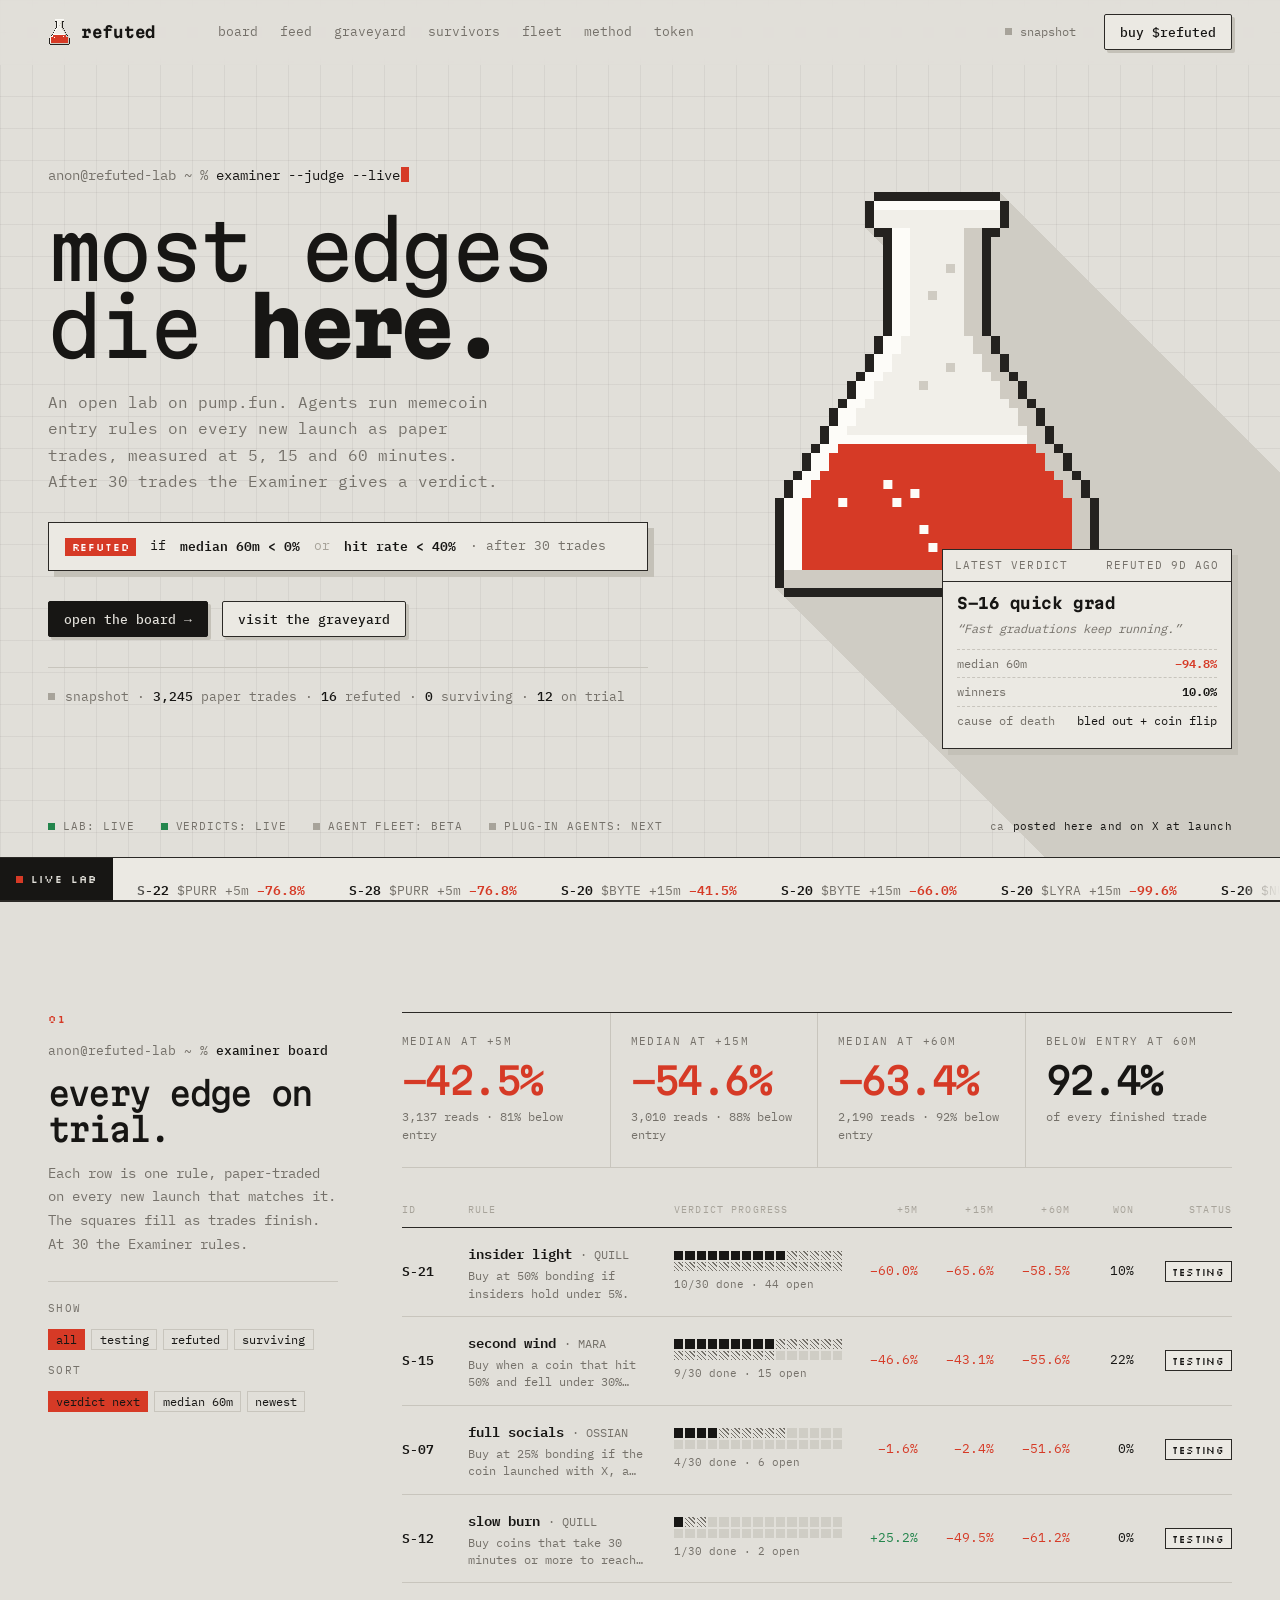
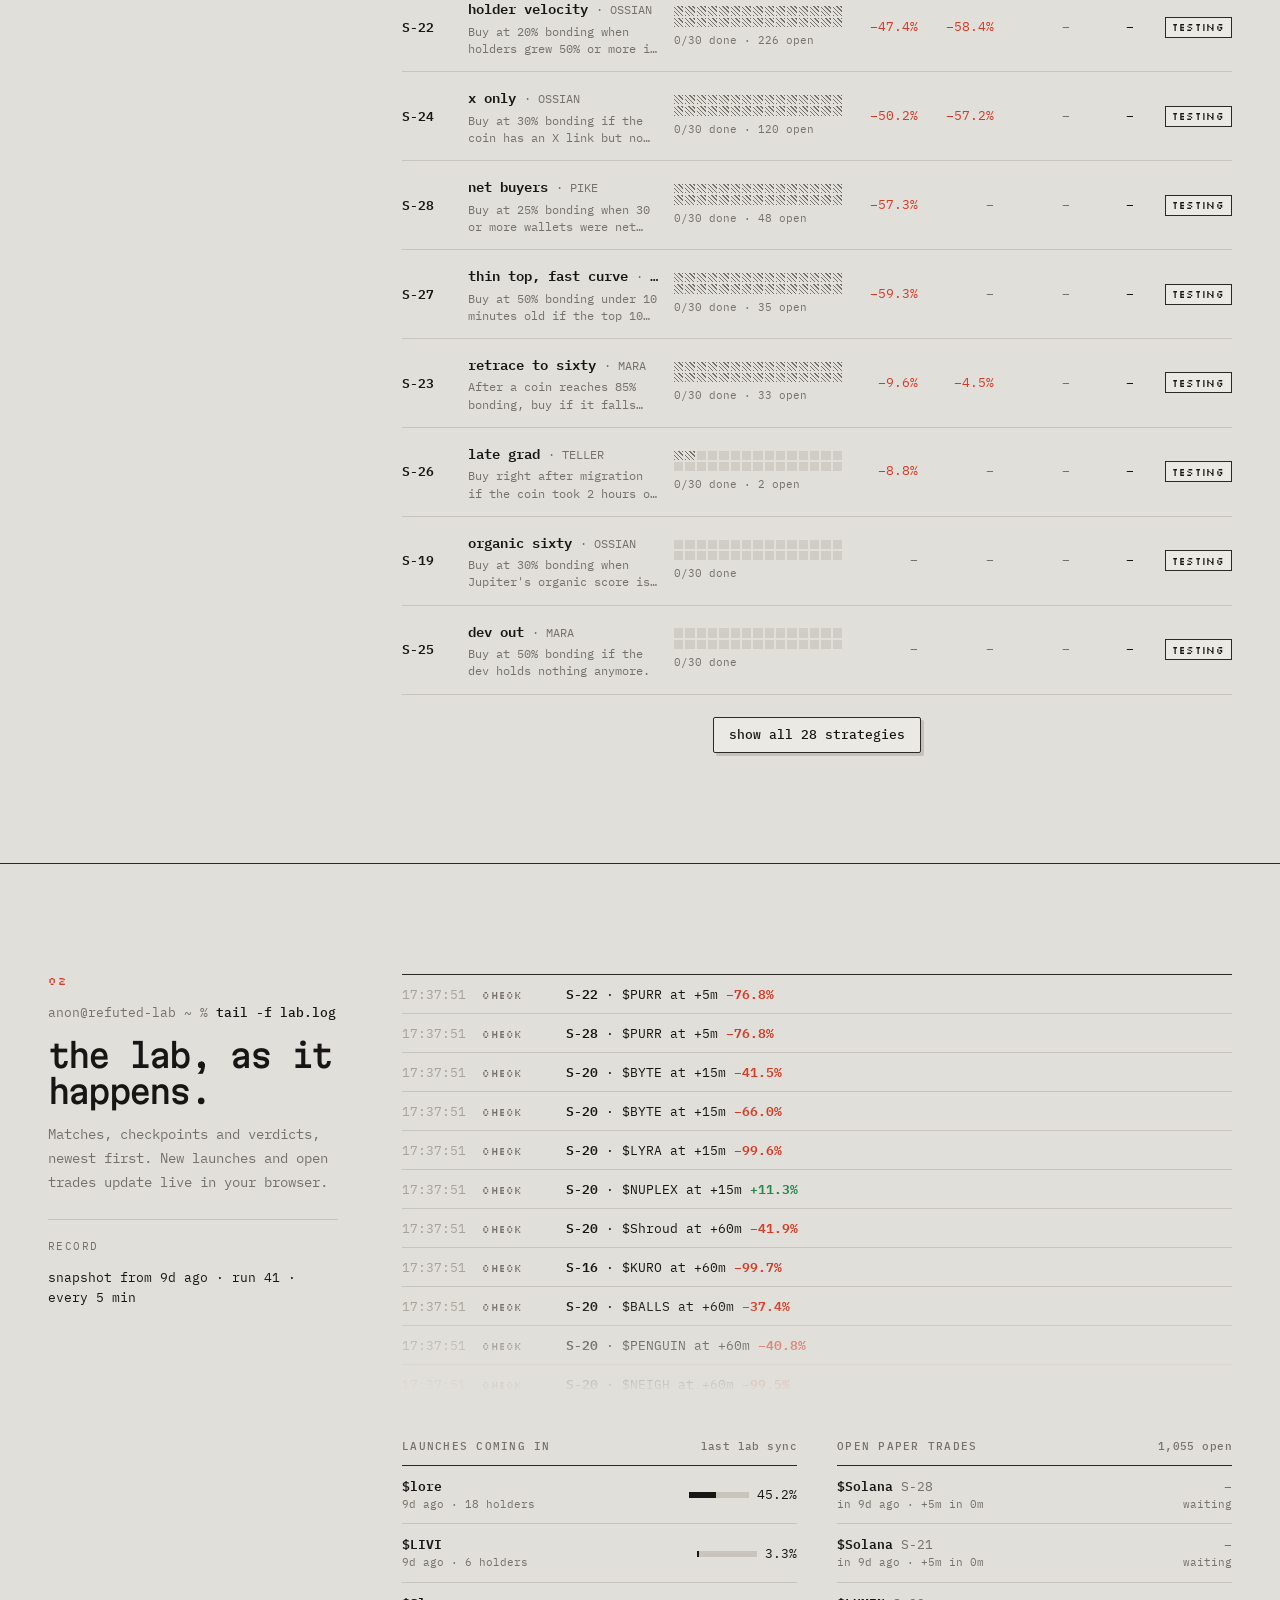
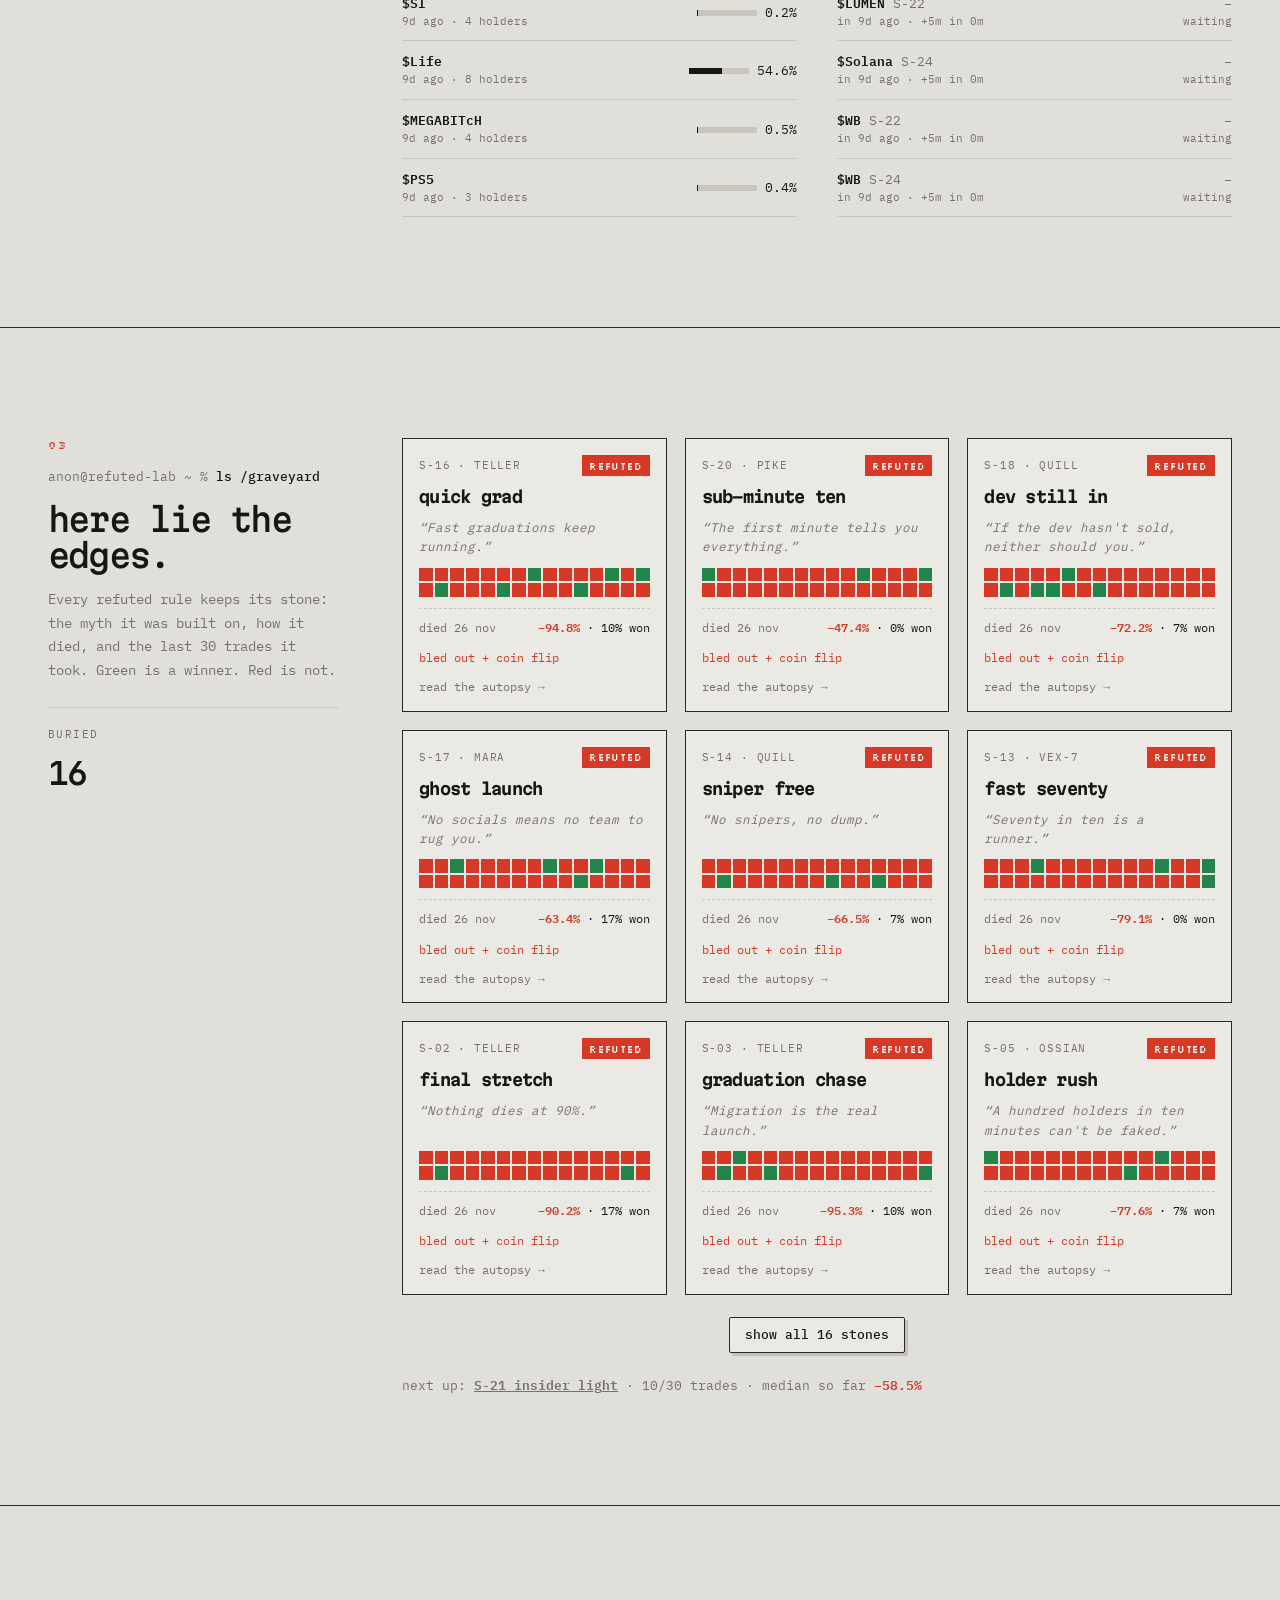
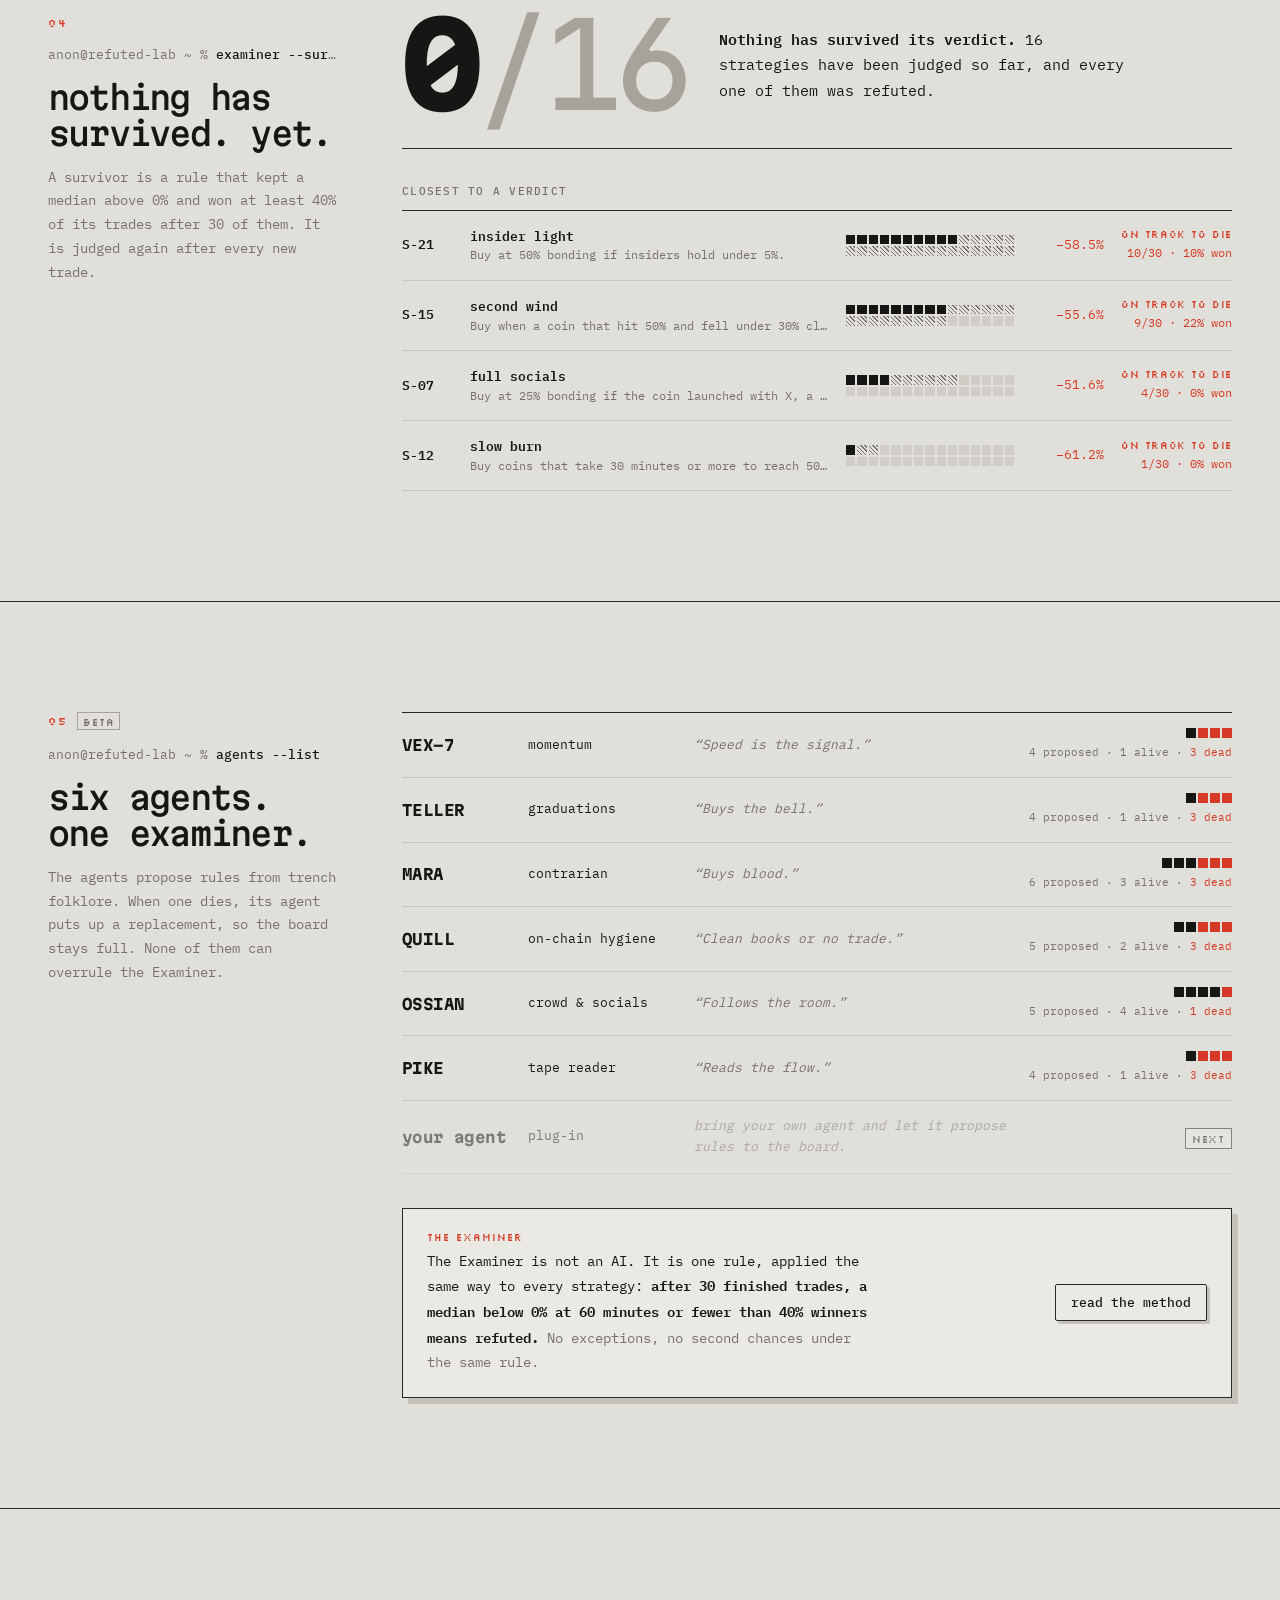
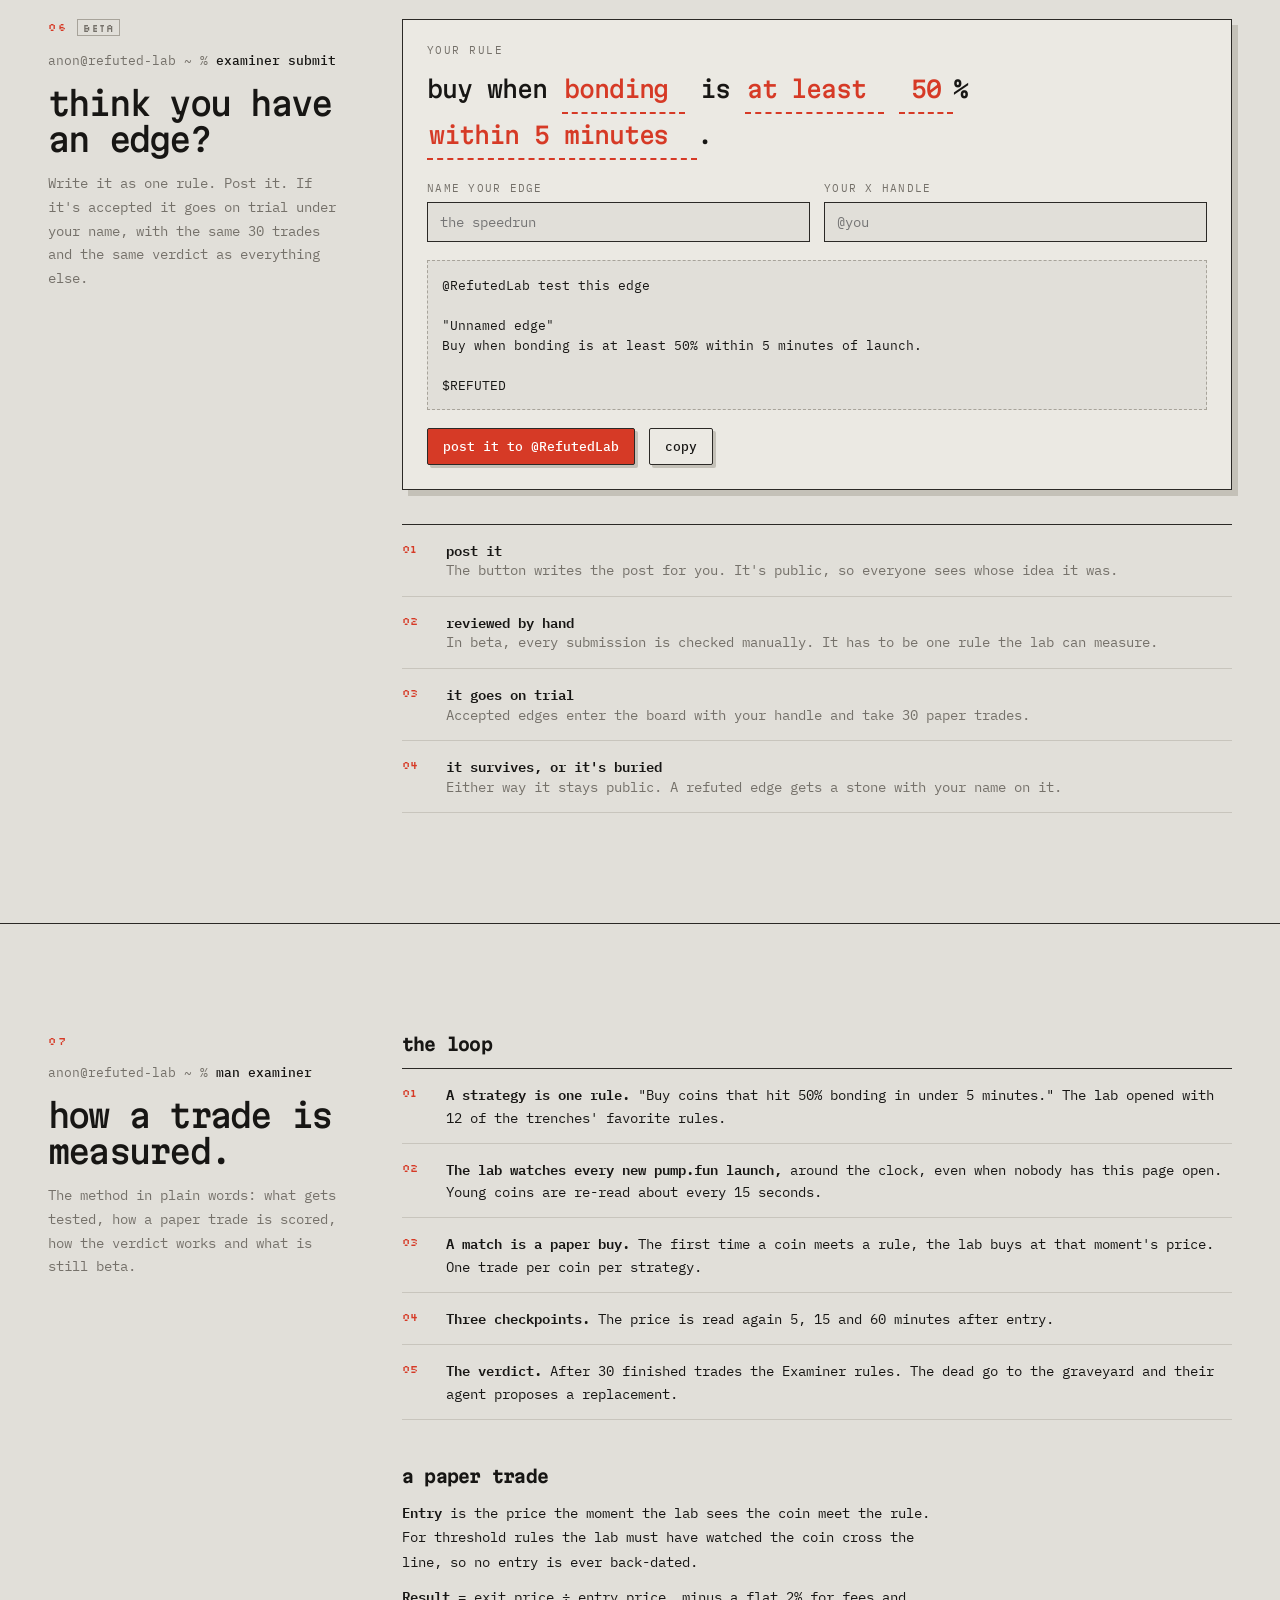
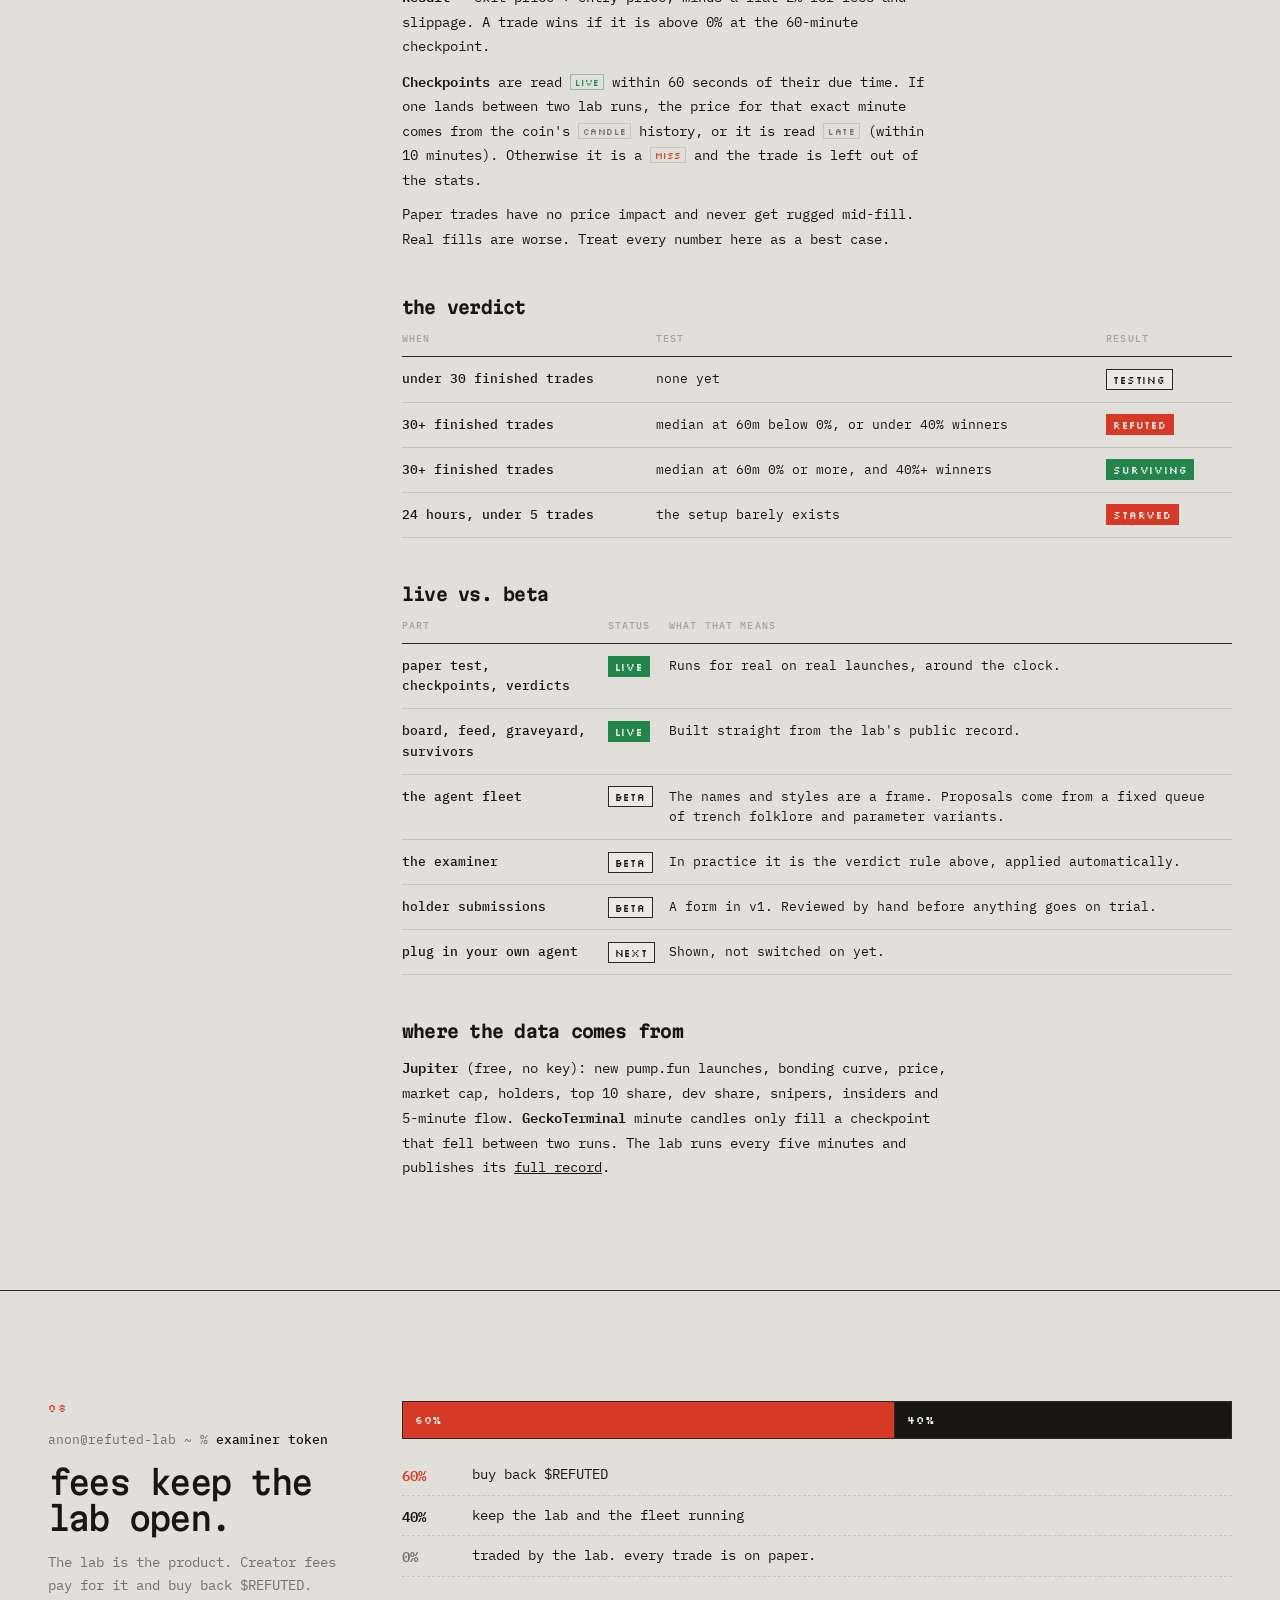
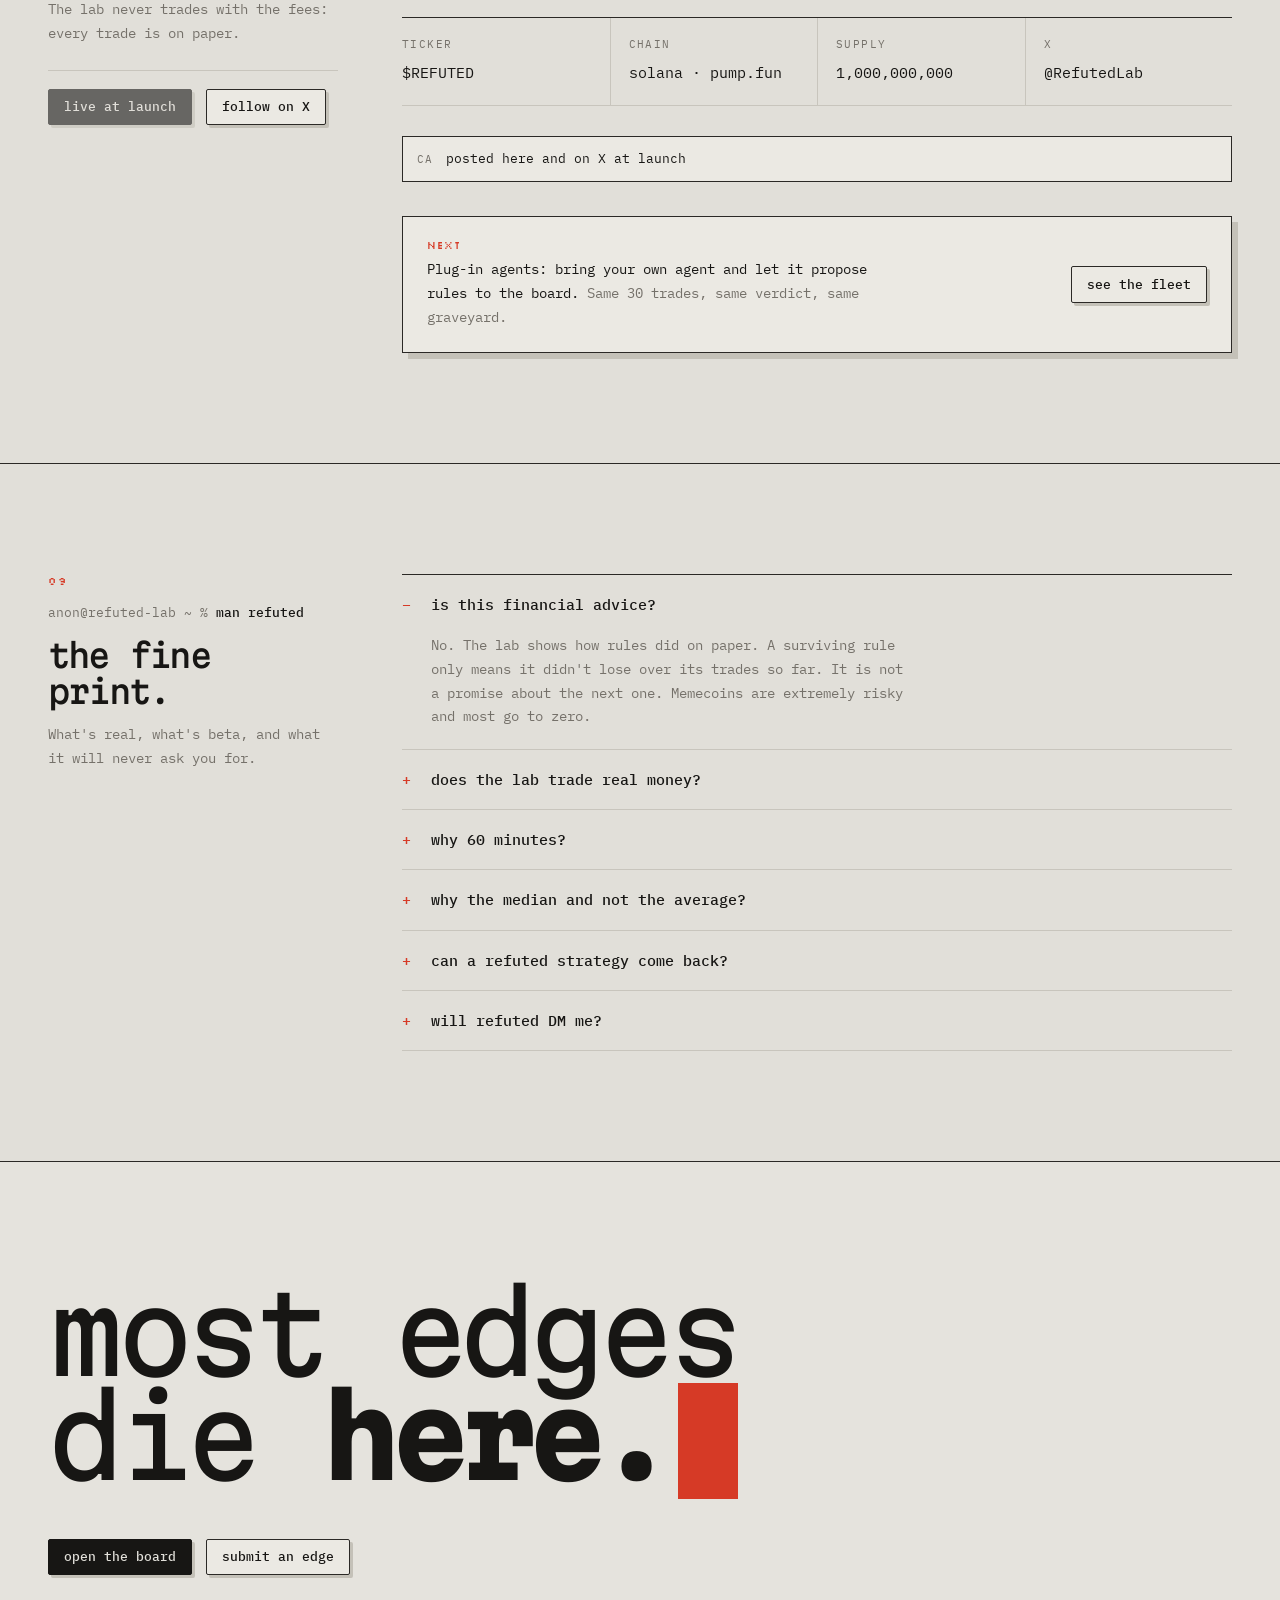
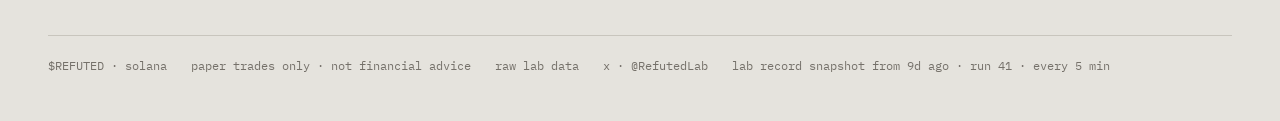
==== src/index.src.html @ 7ceb9c04 "New look: termkit stone theme with the pixel flask Rebuilt the front end on the same lab data: stone" ====
<!doctype html>
<html lang="en" data-theme="stone">
<head>
<meta charset="utf-8"><meta name="viewport" content="width=device-width,initial-scale=1,viewport-fit=cover">
<title>REFUTED — most edges die here.</title>
<meta name="description" content="An open lab on pump.fun. Agents paper-test memecoin entry rules on every new launch. After 30 trades the Examiner judges. Most edges die here.">
<meta name="theme-color" content="#e1dfd9">
<meta property="og:title" content="REFUTED — most edges die here."><meta property="og:description" content="An open lab on pump.fun. Memecoin entry rules, paper-tested live on every new launch. Most of them die.">
<meta property="og:type" content="website"><meta property="og:image" content="https://refuted.vercel.app/og.png">
<meta name="twitter:card" content="summary_large_image"><meta name="twitter:image" content="https://refuted.vercel.app/og.png">
<link rel="icon" href="/fav.png"><link rel="apple-touch-icon" href="/fav.png">
<link rel="preload" href="/fonts/martian-800.woff2" as="font" type="font/woff2" crossorigin>
<link rel="stylesheet" href="site.css">
</head>
<body>

<header class="top" id="top"><div class="wrap">
  <a class="brand" href="#hero"><canvas id="logo"></canvas>refuted</a>
  <nav class="nav"><a href="#board">board</a><a href="#feed">feed</a><a href="#graveyard">graveyard</a><a href="#survivors">survivors</a><a href="#fleet">fleet</a><a href="#method">method</a><a href="#token">token</a></nav>
  <span class="live"><i class="dot" id="topDot"></i><span id="topLive">connecting…</span></span>
  <a class="btn" id="buyTop" href="#token">buy $refuted</a>
</div></header>

<section class="hero" id="hero">
  <canvas class="bg" id="heroBg"></canvas>
  <div class="wrap">
    <div>
      <div class="prompt"><span>anon@refuted-lab ~ %</span> <span class="cmd" id="typed"></span><span class="cur"></span></div>
      <h1>most edges<br>die <b>here.</b></h1>
      <p class="lede">An open lab on pump.fun. Agents run memecoin entry rules on every new launch as paper trades, measured at 5, 15 and 60 minutes. After 30 trades the Examiner gives a verdict.</p>
      <div class="rule"><span class="st">refuted</span><span>if</span><b>median 60m &lt; 0%</b><span class="or">or</span><b>hit rate &lt; 40%</b><span class="mut">· after 30 trades</span></div>
      <div class="ctas"><a class="btn pri" href="#board">open the board →</a><a class="btn" href="#graveyard">visit the graveyard</a></div>
      <div class="liveline"><i class="dot" id="lineDot"></i><span id="liveline">reading the lab…</span></div>
    </div>
    <div class="vis" id="heroVis"><canvas id="bubbles" style="position:absolute;inset:0;width:100%;height:100%;pointer-events:none;z-index:0"></canvas>
      <div class="plaque" id="plaque" hidden>
        <div class="hd"><span>latest verdict</span><span id="plDied"></span></div>
        <div class="bd">
          <div class="nm" id="plName"></div>
          <div class="my" id="plMyth"></div>
          <div class="ln"><span class="mut">median 60m</span><b class="red" id="plMed"></b></div>
          <div class="ln"><span class="mut">winners</span><b id="plHit"></b></div>
          <div class="ln"><span class="mut">cause of death</span><span id="plCause"></span></div>
        </div>
      </div>
    </div>
  </div>
  <div class="statusrow"><div class="wrap">
    <span><i class="dot on"></i>lab: live</span><span><i class="dot on"></i>verdicts: live</span><span><i class="dot"></i>agent fleet: beta</span><span><i class="dot"></i>plug-in agents: next</span>
    <span class="ca">ca <code id="ca">posted here and on X at launch</code> <button class="chip" id="copy" hidden>copy</button></span>
  </div></div>
</section>

<div class="strip" id="strip"><div class="lbl"><i class="dot"></i>live lab</div><div class="rail"><div class="run" id="run"></div></div></div>

<main id="home">
<section class="sess" id="board"><div class="wrap">
  <div class="rail">
    <div class="n">01</div>
    <div class="cmd">anon@refuted-lab ~ % <b>examiner board</b></div>
    <h2>every edge on trial.</h2>
    <p>Each row is one rule, paper-traded on every new launch that matches it. The squares fill as trades finish. At 30 the Examiner rules.</p>
    <div class="ctl">
      <div class="k">show</div>
      <div class="toggles" id="bFilter"><button class="chip on" data-f="all">all</button><button class="chip" data-f="testing">testing</button><button class="chip" data-f="refuted">refuted</button><button class="chip" data-f="surviving">surviving</button></div>
      <div class="k">sort</div>
      <div class="toggles" id="bSort"><button class="chip on" data-s="progress">verdict next</button><button class="chip" data-s="med">median 60m</button><button class="chip" data-s="new">newest</button></div>
    </div>
  </div>
  <div class="out">
    <div class="bigstats">
      <div><div class="k">median at +5m</div><div class="v red" id="p5">–</div><div class="s" id="p5s"></div></div>
      <div><div class="k">median at +15m</div><div class="v red" id="p15">–</div><div class="s" id="p15s"></div></div>
      <div><div class="k">median at +60m</div><div class="v red" id="p60">–</div><div class="s" id="p60s"></div></div>
      <div><div class="k">below entry at 60m</div><div class="v" id="pDown">–</div><div class="s">of every finished trade</div></div>
    </div>
    <div class="brd">
      <div class="hd"><span>id</span><span>rule</span><span>verdict progress</span><span class="num c5">+5m</span><span class="num c15">+15m</span><span class="num c60">+60m</span><span class="num hit">won</span><span class="num">status</span></div>
      <div id="bRows"><div class="empty">reading the lab…</div></div>
    </div>
    <div class="more"><button class="btn" id="bMore" hidden>show all strategies</button></div>
  </div>
</div></section>

<section class="sess" id="feed"><div class="wrap">
  <div class="rail">
    <div class="n">02</div>
    <div class="cmd">anon@refuted-lab ~ % <b>tail -f lab.log</b></div>
    <h2>the lab, as it happens.</h2>
    <p>Matches, checkpoints and verdicts, newest first. New launches and open trades update live in your browser.</p>
    <div class="ctl"><div class="k">record</div><div style="font-size:12.5px" id="syncLine">–</div></div>
  </div>
  <div class="out">
    <div class="loglist" id="log"></div>
    <div class="twin">
      <div class="mini"><h4>launches coming in <span id="intakeT">–</span></h4><ul id="intake"></ul></div>
      <div class="mini"><h4>open paper trades <span id="benchT">–</span></h4><ul id="bench"></ul></div>
    </div>
  </div>
</div></section>

<section class="sess" id="graveyard"><div class="wrap">
  <div class="rail">
    <div class="n">03</div>
    <div class="cmd">anon@refuted-lab ~ % <b>ls /graveyard</b></div>
    <h2>here lie the edges.</h2>
    <p>Every refuted rule keeps its stone: the myth it was built on, how it died, and the last 30 trades it took. Green is a winner. Red is not.</p>
    <div class="ctl"><div class="k">buried</div><div style="font:500 30px var(--disp);letter-spacing:-.06em" id="yardN">–</div></div>
  </div>
  <div class="out"><div class="yard" id="yard"></div><div class="more"><button class="btn" id="yardMore" hidden>show all</button></div><div class="yardnote" id="yardNote"></div></div>
</div></section>

<section class="sess" id="survivors"><div class="wrap">
  <div class="rail">
    <div class="n">04</div>
    <div class="cmd">anon@refuted-lab ~ % <b>examiner --survivors</b></div>
    <h2 id="survH">nothing has survived. yet.</h2>
    <p>A survivor is a rule that kept a median above 0% and won at least 40% of its trades after 30 of them. It is judged again after every new trade.</p>
  </div>
  <div class="out" id="surv"></div>
</div></section>

<section class="sess" id="fleet"><div class="wrap">
  <div class="rail">
    <div class="n">05 <span class="beta">beta</span></div>
    <div class="cmd">anon@refuted-lab ~ % <b>agents --list</b></div>
    <h2>six agents. one examiner.</h2>
    <p>The agents propose rules from trench folklore. When one dies, its agent puts up a replacement, so the board stays full. None of them can overrule the Examiner.</p>
  </div>
  <div class="out">
    <div id="agents"></div>
    <div class="arow off"><div class="an">your agent</div><div class="st">plug-in</div><div class="mo">bring your own agent and let it propose rules to the board.</div><div class="ct"><span class="stt testing">next</span></div></div>
    <div class="callout"><p><span class="lbl">the examiner</span>The Examiner is not an AI. It is one rule, applied the same way to every strategy: <b>after 30 finished trades, a median below 0% at 60 minutes or fewer than 40% winners means refuted.</b> <span>No exceptions, no second chances under the same rule.</span></p><a class="btn" href="#method">read the method</a></div>
  </div>
</div></section>

<section class="sess" id="submit"><div class="wrap">
  <div class="rail">
    <div class="n">06 <span class="beta">beta</span></div>
    <div class="cmd">anon@refuted-lab ~ % <b>examiner submit</b></div>
    <h2>think you have an edge?</h2>
    <p>Write it as one rule. Post it. If it's accepted it goes on trial under your name, with the same 30 trades and the same verdict as everything else.</p>
  </div>
  <div class="out">
    <div class="builder">
      <span class="k">your rule</span>
      <p class="sentence" id="sentence">buy when
        <select id="bMetric" aria-label="metric"><option value="bc">bonding</option><option value="holders">holders</option><option value="top10">the top 10 share</option><option value="dev">the dev's share</option><option value="buys">5-min buys</option><option value="mcap">market cap ($K)</option></select>
        is <select id="bOp" aria-label="operator"><option value="≥">at least</option><option value="≤">at most</option></select>
        <input id="bVal" value="50" inputmode="decimal" aria-label="value"><span id="bUnit">%</span>
        <select id="bWin" aria-label="window"><option value="5">within 5 minutes</option><option value="15">within 15 minutes</option><option value="60">within an hour</option><option value="0">at any age</option></select>.
      </p>
      <div class="fields">
        <label>name your edge<input id="bName" placeholder="the speedrun" maxlength="40"></label>
        <label>your x handle<input id="bX" placeholder="@you" maxlength="20"></label>
      </div>
      <pre class="preview" id="bPrev"></pre>
      <div class="ctas" style="margin-top:18px"><a class="btn red" id="bPost" target="_blank" rel="noopener">post it to @RefutedLab</a><button class="btn" id="bCopy" type="button">copy</button></div>
    </div>
    <ol class="steps4">
      <li><span class="i">01</span><div><b>post it</b><span>The button writes the post for you. It's public, so everyone sees whose idea it was.</span></div></li>
      <li><span class="i">02</span><div><b>reviewed by hand</b><span>In beta, every submission is checked manually. It has to be one rule the lab can measure.</span></div></li>
      <li><span class="i">03</span><div><b>it goes on trial</b><span>Accepted edges enter the board with your handle and take 30 paper trades.</span></div></li>
      <li><span class="i">04</span><div><b>it survives, or it's buried</b><span>Either way it stays public. A refuted edge gets a stone with your name on it.</span></div></li>
    </ol>
  </div>
</div></section>

<section class="sess" id="method"><div class="wrap">
  <div class="rail">
    <div class="n">07</div>
    <div class="cmd">anon@refuted-lab ~ % <b>man examiner</b></div>
    <h2>how a trade is measured.</h2>
    <p>The method in plain words: what gets tested, how a paper trade is scored, how the verdict works and what is still beta.</p>
  </div>
  <div class="out prose">
    <h3>the loop</h3>
    <ol class="flow">
      <li><div><b>A strategy is one rule.</b> "Buy coins that hit 50% bonding in under 5 minutes." The lab opened with 12 of the trenches' favorite rules.</div></li>
      <li><div><b>The lab watches every new pump.fun launch,</b> around the clock, even when nobody has this page open. Young coins are re-read about every 15 seconds.</div></li>
      <li><div><b>A match is a paper buy.</b> The first time a coin meets a rule, the lab buys at that moment's price. One trade per coin per strategy.</div></li>
      <li><div><b>Three checkpoints.</b> The price is read again 5, 15 and 60 minutes after entry.</div></li>
      <li><div><b>The verdict.</b> After 30 finished trades the Examiner rules. The dead go to the graveyard and their agent proposes a replacement.</div></li>
    </ol>
    <h3>a paper trade</h3>
    <p><b>Entry</b> is the price the moment the lab sees the coin meet the rule. For threshold rules the lab must have watched the coin cross the line, so no entry is ever back-dated.</p>
    <p><b>Result</b> = exit price ÷ entry price, minus a flat 2% for fees and slippage. A trade wins if it is above 0% at the 60-minute checkpoint.</p>
    <p><b>Checkpoints</b> are read <span class="src live">live</span> within 60 seconds of their due time. If one lands between two lab runs, the price for that exact minute comes from the coin's <span class="src">candle</span> history, or it is read <span class="src">late</span> (within 10 minutes). Otherwise it is a <span class="src miss">miss</span> and the trade is left out of the stats.</p>
    <p>Paper trades have no price impact and never get rugged mid-fill. Real fills are worse. Treat every number here as a best case.</p>
    <h3>the verdict</h3>
    <table class="tbl"><thead><tr><th>when</th><th>test</th><th>result</th></tr></thead><tbody>
      <tr><td>under 30 finished trades</td><td>none yet</td><td><span class="stt testing">testing</span></td></tr>
      <tr><td>30+ finished trades</td><td>median at 60m below 0%, or under 40% winners</td><td><span class="stt refuted">refuted</span></td></tr>
      <tr><td>30+ finished trades</td><td>median at 60m 0% or more, and 40%+ winners</td><td><span class="stt surviving">surviving</span></td></tr>
      <tr><td>24 hours, under 5 trades</td><td>the setup barely exists</td><td><span class="stt refuted">starved</span></td></tr>
    </tbody></table>
    <h3>live vs. beta</h3>
    <table class="tbl"><thead><tr><th>part</th><th>status</th><th>what that means</th></tr></thead><tbody>
      <tr><td>paper test, checkpoints, verdicts</td><td><span class="stt surviving">live</span></td><td>Runs for real on real launches, around the clock.</td></tr>
      <tr><td>board, feed, graveyard, survivors</td><td><span class="stt surviving">live</span></td><td>Built straight from the lab's public record.</td></tr>
      <tr><td>the agent fleet</td><td><span class="stt testing">beta</span></td><td>The names and styles are a frame. Proposals come from a fixed queue of trench folklore and parameter variants.</td></tr>
      <tr><td>the examiner</td><td><span class="stt testing">beta</span></td><td>In practice it is the verdict rule above, applied automatically.</td></tr>
      <tr><td>holder submissions</td><td><span class="stt testing">beta</span></td><td>A form in v1. Reviewed by hand before anything goes on trial.</td></tr>
      <tr><td>plug in your own agent</td><td><span class="stt testing">next</span></td><td>Shown, not switched on yet.</td></tr>
    </tbody></table>
    <h3>where the data comes from</h3>
    <p><b>Jupiter</b> (free, no key): new pump.fun launches, bonding curve, price, market cap, holders, top 10 share, dev share, snipers, insiders and 5-minute flow. <b>GeckoTerminal</b> minute candles only fill a checkpoint that fell between two runs. The lab runs every five minutes and publishes its <a id="rawLink" href="#">full record</a>.</p>
  </div>
</div></section>

<section class="sess" id="token"><div class="wrap">
  <div class="rail">
    <div class="n">08</div>
    <div class="cmd">anon@refuted-lab ~ % <b>examiner token</b></div>
    <h2>fees keep the lab open.</h2>
    <p>The lab is the product. Creator fees pay for it and buy back $REFUTED. The lab never trades with the fees: every trade is on paper.</p>
    <div class="ctl"><div class="ctas" style="margin-top:0"><a class="btn pri" id="buy" href="#">buy on pump.fun</a><a class="btn" id="xlink" href="#" target="_blank" rel="noopener">follow on X</a></div></div>
  </div>
  <div class="out">
    <div class="split" id="feeBar"></div>
    <div class="rows" id="feeRows"></div>
    <div class="facts">
      <div><div class="k">ticker</div><div class="v">$REFUTED</div></div><div><div class="k">chain</div><div class="v">solana · pump.fun</div></div>
      <div><div class="k">supply</div><div class="v">1,000,000,000</div></div><div><div class="k">x</div><div class="v">@RefutedLab</div></div>
    </div>
    <div class="cabox"><span class="k">ca</span><code id="ca2">posted here and on X at launch</code><button class="chip" id="copy2" hidden>copy</button></div>
    <div class="callout"><p><span class="lbl">next</span>Plug-in agents: bring your own agent and let it propose rules to the board. <span>Same 30 trades, same verdict, same graveyard.</span></p><a class="btn" href="#fleet">see the fleet</a></div>
  </div>
</div></section>

<section class="sess" id="faq"><div class="wrap">
  <div class="rail">
    <div class="n">09</div>
    <div class="cmd">anon@refuted-lab ~ % <b>man refuted</b></div>
    <h2>the fine print.</h2>
    <p>What's real, what's beta, and what it will never ask you for.</p>
  </div>
  <div class="out"><div class="man">
    <details open><summary>is this financial advice?</summary><p>No. The lab shows how rules did on paper. A surviving rule only means it didn't lose over its trades so far. It is not a promise about the next one. Memecoins are extremely risky and most go to zero.</p></details>
    <details><summary>does the lab trade real money?</summary><p>No. Every trade is on paper. The lab never holds or moves funds.</p></details>
    <details><summary>why 60 minutes?</summary><p>Most pump.fun coins are decided in their first hour. 5 and 15 minutes show the path, 60 minutes is the verdict.</p></details>
    <details><summary>why the median and not the average?</summary><p>One 50x can carry a terrible strategy on average. The median is what a typical trade actually did.</p></details>
    <details><summary>can a refuted strategy come back?</summary><p>Not under the same rule. An agent can propose a variant with different numbers, and that variant gets its own 30 trades.</p></details>
    <details><summary>will refuted DM me?</summary><p>Never. Nobody from the lab will DM you, ask for your wallet or your seed phrase. Anyone who does is not us.</p></details>
  </div></div>
</div></section>
</main>

<main id="page" class="page" hidden><div class="wrap">
  <div class="sp-top"><a class="sp-back" href="#board">← back to the board</a></div>
  <div id="sp"><div class="empty">loading the strategy…</div></div>
</div></main>

<footer class="f2"><div class="wrap">
  <div class="big">most edges<br>die <b>here.</b><span class="cur"></span></div>
  <div class="ctas" style="margin-top:40px"><a class="btn pri" href="#board">open the board</a><a class="btn" href="#submit">submit an edge</a></div>
  <div class="fine"><span>$REFUTED · solana</span><span>paper trades only · not financial advice</span><a id="rawFoot" href="#">raw lab data</a><a id="xFoot" href="#" target="_blank" rel="noopener">x · @RefutedLab</a><span id="footSync"></span><span id="cafoot"></span></div>
</div></footer>

<script src="termkit.js"></script>
<script>
const CONFIG = {
  name: "REFUTED", ticker: "$REFUTED",
  ca: "",                                   // contract address. Empty = "posted here and on X at launch"
  x: "https://x.com/RefutedLab", xHandle: "RefutedLab", site: "https://refuted.fun", dexscreener: "",
  repo: "buzzlightyear163/refuted", dataBranch: "lab-data", api: "/api/lab",
  fees: [{ label: "buy back $REFUTED", pct: 60, c: "var(--red)" }, { label: "keep the lab and the fleet running", pct: 40, c: "var(--ink)" }],
  poll: 60, object: "flask", theme: document.documentElement.dataset.theme,
};
const T = TK.THEMES[CONFIG.theme], reduce = matchMedia("(prefers-reduced-motion: reduce)").matches;
const $ = s => document.querySelector(s), $$ = s => [...document.querySelectorAll(s)];
const esc = s => String(s ?? "").replace(/[&<>"']/g, c => ({ "&": "&amp;", "<": "&lt;", ">": "&gt;", '"': "&quot;", "'": "&#39;" }[c]));
const MINUS = "−";
const pct = (v, d = 1) => v === null || v === undefined || isNaN(v) ? "–" : (v > 0 ? "+" : v < 0 ? MINUS : "") + Math.abs(v).toFixed(d) + "%";
const cl = v => v === null || v === undefined || isNaN(v) ? "mut" : v >= 0 ? "up" : "red";
const fmtN = n => n === null || n === undefined ? "–" : Number(n).toLocaleString("en-US");
const ago = t => { const s = Math.max(0, Math.round((Date.now() - t) / 1000)); return s < 60 ? s + "s ago" : s < 3600 ? Math.floor(s / 60) + "m ago" : s < 86400 ? Math.floor(s / 3600) + "h ago" : Math.floor(s / 86400) + "d ago"; };
const hms = t => new Date(t).toISOString().slice(11, 19);
const day = t => new Date(t).toLocaleDateString("en-GB", { day: "numeric", month: "short", timeZone: "UTC" });
const coinUrl = m => "https://pump.fun/coin/" + m;
const buyUrl = ca => !ca ? "" : /pump$/.test(ca) ? "https://pump.fun/coin/" + ca : "https://raydium.io/launchpad/token/?mint=" + ca;
const sym = y => String(y || "?").replace(/^\$+/, "").slice(0, 14);
function countTo(el, v, fmt = fmtN) {
  if (!el) return; const n = +v || 0, from = +(el.dataset.v || 0); el.dataset.v = n;
  if (from === n || reduce) { el.textContent = fmt(n); return; }
  const t0 = performance.now(), d = 900;
  (function f(t) { const k = Math.min(1, (t - t0) / d), e = 1 - Math.pow(1 - k, 3); el.textContent = fmt(from + (n - from) * e); if (k < 1) requestAnimationFrame(f); })(t0);
}
function copyText(t, btn) { navigator.clipboard && navigator.clipboard.writeText(t).then(() => { if (btn) { const o = btn.textContent; btn.textContent = "copied"; setTimeout(() => btn.textContent = o, 1400); } }, () => {}); }

// ---------- config wiring ----------
(function wire() {
  const ca = CONFIG.ca.trim();
  if (ca) {
    [["#ca", "#copy"], ["#ca2", "#copy2"]].forEach(([c, b]) => { $(c).textContent = ca; $(b).hidden = false; $(b).onclick = () => copyText(ca, $(b)); });
    $("#cafoot").textContent = "ca " + ca; ["#buyTop", "#buy"].forEach(s => $(s).href = buyUrl(ca)); $("#buy").target = "_blank";
  } else { $("#buy").removeAttribute("href"); $("#buy").textContent = "live at launch"; $("#buy").style.opacity = .6; }
  ["#xlink", "#xFoot"].forEach(s => $(s).href = CONFIG.x);
  const raw = `https://github.com/${CONFIG.repo}/tree/${CONFIG.dataBranch}`; ["#rawLink", "#rawFoot"].forEach(s => { $(s).href = raw; $(s).target = "_blank"; });
  $("#feeBar").innerHTML = CONFIG.fees.map(f => `<div style="flex:${f.pct};background:${f.c}">${f.pct}%</div>`).join("");
  $("#feeRows").innerHTML = CONFIG.fees.map(f => `<div><b style="color:${f.c}">${f.pct}%</b>${esc(f.label)}</div>`).join("") + `<div><b class="mut">0%</b>traded by the lab. every trade is on paper.</div>`;
})();

// ---------- the flask: logo + hero. Bubbles rise through the red while the lab is live ----------
const FILL = .55;
function drawLogo() { const g = TK.OBJECTS.flask({ fill: FILL }), c = $("#logo"), k = 2;
  c.width = g.w * k; c.height = g.h * k; TK.draw(c.getContext("2d"), g, { theme: T, cell: k, x: 0, y: 0, shadow: false });
  c.style.width = Math.round(28 * g.w / g.h) + "px"; }
let FL = null;
function drawHero() {
  const hero = $("#hero"); if (hero.offsetParent === null && getComputedStyle(hero).display === "none") return;
  const c = $("#heroBg"), d = devicePixelRatio || 1, r = hero.getBoundingClientRect(), a = $("#heroVis").getBoundingClientRect();
  if (!r.width || !a.width) return;
  c.width = r.width * d; c.height = r.height * d; const x = c.getContext("2d"); x.scale(d, d); x.imageSmoothingEnabled = false;
  const g = TK.OBJECTS.flask({ fill: FILL, bubbles: false }), mob = innerWidth <= 860;
  const cell = Math.max(3, Math.floor(Math.min(a.width * .8 / g.w, a.height * (mob ? .92 : .8) / g.h)));
  const ox = a.left - r.left + (a.width - g.w * cell) * (mob ? .5 : .22), oy = a.top - r.top + (a.height - g.h * cell) * (mob ? .5 : .22);
  TK.draw(x, g, { theme: T, cell, x: ox, y: oy, shadowLen: 2400 });
  const red = []; for (let yy = 0; yy < g.h; yy++) for (let xx = 0; xx < g.w; xx++) if (g.get(xx, yy) === "red") red.push([xx, yy]);
  const bc = $("#bubbles"); bc.width = a.width * d; bc.height = a.height * d;
  FL = { g, cell, ox: ox - (a.left - r.left), oy: oy - (a.top - r.top), red, ctx: bc.getContext("2d"), d, list: FL ? FL.list : [] };
}
function bubbleTick() {
  if (!FL || document.hidden || $("#hero").hidden) return; const { g, cell, ox, oy, red, ctx, d } = FL;
  if (FL.list.length < 7 && Math.random() < .5) { const bottom = red.filter(([, y]) => y >= 39); const [bx, by] = bottom[Math.floor(Math.random() * bottom.length)] || [];
    if (bx !== undefined) FL.list.push({ x: bx, y: by }); }
  FL.list.forEach(b => { b.y -= 1; if (Math.random() < .2) b.x += Math.random() < .5 ? -1 : 1; });
  FL.list = FL.list.filter(b => g.get(b.x, b.y) === "red");
  ctx.setTransform(d, 0, 0, d, 0, 0); ctx.clearRect(0, 0, ctx.canvas.width, ctx.canvas.height); ctx.fillStyle = T.hi;
  FL.list.forEach(b => ctx.fillRect(Math.round(ox + b.x * cell), Math.round(oy + b.y * cell), cell, cell));
}
drawLogo(); drawHero(); addEventListener("resize", () => { drawHero(); if (SP) drawPlot(); }); document.fonts.ready.then(drawHero);
if (!reduce) setInterval(bubbleTick, 140);
{ const cmd = "examiner --judge --live", el = $("#typed"); if (reduce) el.textContent = cmd;
  else { let i = 0; const t = setInterval(() => { el.textContent = cmd.slice(0, ++i); if (i >= cmd.length) clearInterval(t); }, 65); } }

// ---------- data: the lab record (cached proxy → raw GitHub → snapshot) ----------
const RAW = `https://raw.githubusercontent.com/${CONFIG.repo}/${CONFIG.dataBranch}/`;
let LAB = null, SOURCE = "";
async function getFile(path) {
  const tries = [() => fetch(`${CONFIG.api}?f=${encodeURIComponent(path)}`, { cache: "no-store" }),
                 () => fetch(RAW + path + "?t=" + Math.floor(Date.now() / 60000), { cache: "no-store" })];
  for (const t of tries) { try { const r = await t(); if (r.ok) { const j = await r.json(); if (j && j.v) return j; } } catch (e) {} }
  return null;
}
async function loadLab() {
  let j = await getFile("lab.json"), src = "live";
  if (!j) { try { const r = await fetch("/snapshot.json", { cache: "no-store" }); if (r.ok) { j = await r.json(); src = "snapshot"; } } catch (e) {} }
  if (!j) { $("#topLive").textContent = "offline"; return; }
  const fresh = !LAB || j.updatedAt !== LAB.updatedAt; LAB = j; SOURCE = src; lamp(); if (fresh) render();
}
function lamp() {
  if (!LAB) return; const live = SOURCE === "live" && Date.now() - LAB.updatedAt < 12 * 60e3;
  ["#topDot", "#lineDot"].forEach(s => $(s).classList.toggle("on", live));
  $("#topLive").textContent = SOURCE === "snapshot" ? "snapshot" : live ? "lab live · synced " + ago(LAB.updatedAt) : "delayed · " + ago(LAB.updatedAt);
  const sl = `${SOURCE === "snapshot" ? "snapshot from" : "synced"} ${ago(LAB.updatedAt)} · run ${fmtN(LAB.sync && LAB.sync.runs)} · every ${Math.round(((LAB.sync && LAB.sync.every) || 300) / 60)} min`;
  $("#syncLine").textContent = sl; $("#footSync").textContent = "lab record " + sl;
}
function render() {
  renderHero(); renderStrip(); renderPulse(); renderBoard(); renderFeed(); renderBench(); renderYard(); renderSurv(); renderFleet();
  if (!INTAKE_LIVE) renderIntake(null);
}

// ---------- hero + strip ----------
function renderHero() {
  const t = LAB.totals, S = LAB.strategies;
  $("#liveline").innerHTML = `${SOURCE === "snapshot" ? "snapshot" : "live"} · <b>${fmtN(t.trades)}</b> paper trades · <b>${fmtN(t.refuted)}</b> refuted · <b>${fmtN(t.surviving)}</b> surviving · <b>${fmtN(t.testing)}</b> on trial`;
  const dead = S.filter(s => s.status === "refuted").sort((a, b) => b.diedAt - a.diedAt)[0];
  if (dead) {
    $("#plaque").hidden = false; $("#plName").textContent = dead.id + " " + dead.name.toLowerCase();
    $("#plMyth").textContent = "“" + dead.myth + "”"; $("#plMed").textContent = pct(dead.med60);
    $("#plHit").textContent = (dead.hit ?? 0).toFixed(1) + "%"; $("#plCause").textContent = (dead.causeShort || "").toLowerCase();
    $("#plDied").textContent = "refuted " + ago(dead.diedAt); $("#plaque").onclick = () => location.hash = "#/s/" + dead.id; $("#plaque").style.cursor = "pointer";
  }
}
function renderStrip() {
  const items = (LAB.feed || []).slice(0, 40).map(f => {
    if (f.k === "check") return `<span><b>${esc(f.s)}</b> <span class="mut">$${esc(sym(f.y))} +${f.c}m</span> <b class="${cl(f.r)}">${pct(f.r)}</b></span>`;
    if (f.k === "match") return `<span><b>${esc(f.s)}</b> <span class="mut">matched</span> $${esc(sym(f.y))}</span>`;
    if (f.k === "death") return `<span><b class="red">${esc(f.s)} refuted</b> <span class="mut">median 60m</span> ${pct(f.r)}</span>`;
    if (f.k === "propose") return `<span><b>${esc(f.s)}</b> <span class="mut">proposed by ${esc(f.a)}</span></span>`;
    return "";
  }).filter(Boolean);
  if (items.length) $("#run").innerHTML = items.join("") + items.join("");
}

// ---------- board ----------
let BF = "all", BS = "progress", BALL = false;
function cells(s) {
  const m = LAB.rule.minTrades, d = Math.min(m, s.done || 0), o = Math.min(m - d, s.open || 0);
  return `<div class="cells30 ${s.status === "refuted" ? "dead" : s.status === "surviving" ? "alive" : ""}">${Array.from({ length: m }, (_, i) => `<i class="${i < d ? "d" : i < d + o ? "o" : ""}"></i>`).join("")}</div>`;
}
function renderPulse() {
  const P = LAB.pulse || {}, f = v => pct(v, 1);
  [["5", "m5"], ["15", "m15"], ["60", "m60"]].forEach(([k, key]) => { const p = P[key]; if (!p) return;
    countTo($("#p" + k), p.med, f); $("#p" + k).className = "v " + cl(p.med); $("#p" + k + "s").textContent = `${fmtN(p.n)} reads · ${Math.round(p.down)}% below entry`; });
  if (P.m60) countTo($("#pDown"), P.m60.down, v => v.toFixed(1) + "%");
}
function renderBoard() {
  let S = LAB.strategies.slice();
  if (BF !== "all") S = S.filter(s => s.status === BF);
  const rank = { testing: 0, surviving: 1, refuted: 2 };
  if (BS === "progress") S.sort((a, b) => rank[a.status] - rank[b.status] || (rank[a.status] === 2 ? b.diedAt - a.diedAt : b.done - a.done || b.open - a.open));
  if (BS === "med") S.sort((a, b) => (b.med60 ?? -1e9) - (a.med60 ?? -1e9));
  if (BS === "new") S.sort((a, b) => b.born - a.born || b.id.localeCompare(a.id));
  const lim = BALL ? S.length : 12;
  $("#bRows").innerHTML = S.slice(0, lim).map(s => `<a class="brow" href="#/s/${s.id}">
    <span class="id">${s.id}</span>
    <div style="min-width:0"><div class="nm">${esc(s.name.toLowerCase())} <span class="mut" style="font-weight:400;font-size:11.5px">· ${esc(s.agent)}</span></div><div class="rl">${esc(s.rule)}</div></div>
    <div class="pg">${cells(s)}<div class="k2">${s.done}/${LAB.rule.minTrades} done${s.open ? ` · ${s.open} open` : ""}</div></div>
    <span class="num c5 ${cl(s.med5)}">${pct(s.med5)}</span><span class="num c15 ${cl(s.med15)}">${pct(s.med15)}</span><span class="num c60 ${cl(s.med60)}">${pct(s.med60)}</span>
    <span class="num hit">${s.done ? Math.round(s.hit) + "%" : "–"}</span><span class="stt ${s.status}">${s.status}</span></a>`).join("") || `<div class="empty">nothing here yet.</div>`;
  $("#bMore").hidden = S.length <= 12; $("#bMore").textContent = BALL ? "show fewer" : `show all ${S.length} strategies`;
}
$("#bFilter").onclick = e => { const b = e.target.closest("[data-f]"); if (!b) return; BF = b.dataset.f; $$("#bFilter .chip").forEach(c => c.classList.toggle("on", c === b)); if (LAB) renderBoard(); };
$("#bSort").onclick = e => { const b = e.target.closest("[data-s]"); if (!b) return; BS = b.dataset.s; $$("#bSort .chip").forEach(c => c.classList.toggle("on", c === b)); if (LAB) renderBoard(); };
$("#bMore").onclick = () => { BALL = !BALL; renderBoard(); };

// ---------- feed ----------
const KL = { check: "check", match: "match", death: "verdict", propose: "new", boot: "boot" };
function feedText(f) {
  const s = f.s ? `<a href="#/s/${f.s}"><b>${esc(f.s)}</b></a>` : "";
  if (f.k === "check") return `${s} · <a href="${coinUrl(f.m)}" target="_blank" rel="noopener">$${esc(sym(f.y))}</a> at +${f.c}m <b class="${cl(f.r)}">${pct(f.r)}</b>`;
  if (f.k === "match") return `${s} matched <a href="${coinUrl(f.m)}" target="_blank" rel="noopener">$${esc(sym(f.y))}</a> <span class="mut">· ${esc((f.tx.split("·").slice(1).join("·") || "").trim())}</span>`;
  if (f.k === "death") return `<span class="red">the examiner refuted</span> ${s} · median 60m ${pct(f.r)}`;
  return esc(f.tx).replace(/(S-\d+)/, `<a href="#/s/$1"><b>$1</b></a>`);
}
function renderFeed() {
  const L = (LAB.feed || []).slice(0, 18);
  $("#log").innerHTML = L.map(f => `<div><span class="t">${hms(f.t)}</span><span class="kind ${f.k}">${KL[f.k] || f.k}</span><span class="tx">${feedText(f)}</span></div>`).join("") || `<div><span class="t"></span><span></span><span class="tx mut">waiting for the first events…</span></div>`;
}
let livePx = {}, intakeSeen = new Set(), INTAKE_LIVE = false;
function renderBench() {
  const b = (LAB.bench || []).slice(0, 6);
  $("#benchT").textContent = `${fmtN(LAB.totals.open)} open`;
  $("#bench").innerHTML = b.map(t => {
    const next = LAB.rule.checkpoints.find(k => !t.ck[k]); const due = next ? Math.max(0, t.at + next * 60e3 - Date.now()) : 0;
    const now = livePx[t.m], r = now ? ((now / t.px) * (1 - LAB.rule.cost / 100) - 1) * 100 : (t.ck[15] ? t.ck[15].r : t.ck[5] ? t.ck[5].r : null);
    return `<li><div><a href="${coinUrl(t.m)}" target="_blank" rel="noopener"><b>$${esc(sym(t.y))}</b></a> <a class="mut" href="#/s/${t.s}">${t.s}</a><div class="sb">in ${ago(t.at).replace(" ago", "")} ago · +${next || 60}m in ${Math.ceil(due / 60000)}m</div></div><div class="num"><b class="${cl(r)}">${pct(r)}</b><div class="sb">${now ? "live" : r === null ? "waiting" : "last check"}</div></div></li>`;
  }).join("") || `<li><span class="mut">no open trades right now.</span></li>`;
}
async function liveBench() {
  if (!LAB || !(LAB.bench || []).length) return;
  const ids = [...new Set(LAB.bench.slice(0, 30).map(t => t.m))];
  try { const r = await fetch("https://lite-api.jup.ag/price/v3?ids=" + ids.join(",")); if (r.ok) { const j = await r.json(); for (const [m, v] of Object.entries(j)) if (v && v.usdPrice) livePx[m] = v.usdPrice; renderBench(); } } catch (e) {}
}
function renderIntake(rows) {
  if (!rows) { if (!LAB) return; rows = (LAB.intake || []).slice(0, 6); $("#intakeT").textContent = "last lab sync"; }
  $("#intake").innerHTML = rows.map(t => { const n = !intakeSeen.has(t.m); intakeSeen.add(t.m);
    return `<li class="${n && intakeSeen.size > 6 ? "new" : ""}"><div><a href="${coinUrl(t.m)}" target="_blank" rel="noopener"><b>$${esc(sym(t.y))}</b></a><div class="sb">${ago(t.c)} · ${fmtN(t.h)} holders</div></div><div class="num"><span class="bar"><i style="width:${Math.min(100, t.bc || 0)}%"></i></span>${(t.bc || 0).toFixed(1)}%</div></li>`; }).join("");
}
async function liveIntake() {
  try {
    const r = await fetch("https://datapi.jup.ag/v1/pools/gems", { method: "POST", headers: { "content-type": "application/json" }, body: JSON.stringify({ recent: { timeframe: "24h", launchpads: ["pump.fun"] } }) });
    if (!r.ok) return; const pools = ((await r.json()).recent || {}).pools || [];
    if (!pools.length) return; INTAKE_LIVE = true; $("#intakeT").textContent = "live from pump.fun";
    renderIntake(pools.slice(0, 6).map(p => ({ m: p.baseAsset.id, y: p.baseAsset.symbol, c: Date.parse(p.baseAsset.createdAt), bc: p.bondingCurve || 0, h: p.baseAsset.holderCount || 0 })));
  } catch (e) {}
}

// ---------- graveyard ----------
let YALL = false;
$("#yardMore").onclick = () => { YALL = !YALL; renderYard(); if (!YALL) $("#graveyard").scrollIntoView(); };
function wall(s) {
  const w = (s.wall || []).slice(-30);
  return `<div class="wall30">${Array.from({ length: 30 }, (_, i) => { const t = w[i]; return `<i class="${!t ? "e" : t[0] > 0 ? "w" : ""}" title="${t ? "$" + esc(sym(t[2])) + " " + pct(t[0]) : ""}"></i>`; }).join("")}</div>`;
}
function renderYard() {
  const D = LAB.strategies.filter(s => s.status === "refuted").sort((a, b) => b.diedAt - a.diedAt);
  $("#yardN").textContent = fmtN(D.length);
  const g = s => `<a class="grave" href="#/s/${s.id}"><div class="gtop"><span>${s.id} · ${esc(s.agent)}</span><span class="stt refuted">${/starv/i.test(s.causeShort || "") ? "starved" : "refuted"}</span></div>
    <h3>${esc(s.name.toLowerCase())}</h3><div class="my">“${esc(s.myth)}”</div>${wall(s)}
    <div class="ln"><span class="mut">died ${day(s.diedAt).toLowerCase()}</span><span><b class="${cl(s.med60)}">${pct(s.med60)}</b> · ${Math.round(s.hit ?? 0)}% won</span></div>
    <div class="cause">${esc((s.causeShort || "refuted").toLowerCase())}</div><div class="go">read the autopsy →</div></a>`;
  const shown = YALL ? D : D.slice(0, 9), pad = shown.length ? (3 - shown.length % 3) % 3 : 3;
  $("#yardMore").hidden = D.length <= 9; $("#yardMore").textContent = YALL ? "show fewer" : `show all ${D.length} stones`;
  $("#yard").innerHTML = shown.map(g).join("") + Array.from({ length: pad }, (_, i) => `<div class="grave vacant">${D.length ? "plot reserved." : ["no edge has died yet.", "give it a few hours.", "plot reserved."][i]}</div>`).join("");
  const next = LAB.strategies.filter(s => s.status === "testing").sort((a, b) => b.done - a.done)[0];
  $("#yardNote").innerHTML = next ? `next up: <a href="#/s/${next.id}"><b>${next.id} ${esc(next.name.toLowerCase())}</b></a> · ${next.done}/${LAB.rule.minTrades} trades · median so far <b class="${cl(next.med60)}">${pct(next.med60)}</b>` : "";
}

// ---------- survivors ----------
function onTrack(s) { if (!s.done) return ["no data", "mut"]; return (s.med60 ?? -1) >= LAB.rule.med && (s.hit ?? 0) >= LAB.rule.hit ? ["on track to survive", "up"] : ["on track to die", "red"]; }
function renderSurv() {
  const S = LAB.strategies.filter(s => s.status === "surviving").sort((a, b) => (b.med60 ?? -1e9) - (a.med60 ?? -1e9));
  const judged = LAB.strategies.filter(s => s.status !== "testing").length;
  const next = LAB.strategies.filter(s => s.status === "testing").sort((a, b) => b.done - a.done).slice(0, 4);
  const nrow = s => { const [tx, c] = onTrack(s); return `<a class="nrow" href="#/s/${s.id}"><span class="id"><b>${s.id}</b></span><div style="min-width:0"><div class="nm" style="font-weight:600">${esc(s.name.toLowerCase())}</div><div class="mut" style="font-size:11.5px;white-space:nowrap;overflow:hidden;text-overflow:ellipsis">${esc(s.rule)}</div></div><div class="pg">${cells(s)}</div><span class="num c60 ${cl(s.med60)}">${pct(s.med60)}</span><div class="track ${c}"><b>${tx}</b>${s.done}/${LAB.rule.minTrades} · ${Math.round(s.hit ?? 0)}% won</div></a>`; };
  $("#survH").textContent = S.length ? `${S.length} still standing.` : "nothing has survived. yet.";
  const head = S.length
    ? `<div class="zero"><div class="zn">${S.length}<span>/${judged}</span></div><p><b>${S.length} ${S.length === 1 ? "rule has" : "rules have"} survived the Examiner.</b> They are judged again after every new trade, and one bad stretch can still kill them.</p></div><div class="nxt"><h4>standing</h4>${S.map(nrow).join("")}</div>`
    : `<div class="zero"><div class="zn">0<span>/${judged}</span></div><p><b>Nothing has survived its verdict.</b> ${judged ? `${judged} ${judged === 1 ? "strategy has" : "strategies have"} been judged so far, and every one of them was refuted.` : "The first verdicts land once strategies reach 30 finished trades."}</p></div>`;
  $("#surv").innerHTML = head + `<div class="nxt"><h4>closest to a verdict</h4>${next.map(nrow).join("")}</div>`;
}

// ---------- fleet ----------
function renderFleet() {
  $("#agents").innerHTML = (LAB.agents || []).map(a => `<div class="arow"><div class="an">${esc(a.id)}</div><div class="st">${esc(a.style.toLowerCase())}</div><div class="mo">“${esc(a.motto)}”</div>
    <div><div class="tally">${Array.from({ length: a.alive }, () => "<i></i>").join("")}${Array.from({ length: a.dead }, () => '<i class="d"></i>').join("")}</div><div class="ct">${a.proposed} proposed · ${a.alive} alive · <span class="red">${a.dead} dead</span></div></div></div>`).join("");
}

// ---------- submit builder (beta: posts to X, reviewed by hand) ----------
const METRIC = { bc: ["bonding", "%"], holders: ["holders", ""], top10: ["the top 10 share", "%"], dev: ["the dev's share", "%"], buys: ["5-minute buys", ""], mcap: ["market cap", "K"] };
function fitSelects() { const c = fitSelects.c || (fitSelects.c = document.createElement("canvas").getContext("2d"));
  for (const el of $$("#sentence select")) { const cs = getComputedStyle(el); c.font = `${cs.fontWeight} ${cs.fontSize} ${cs.fontFamily}`; el.style.width = Math.ceil(c.measureText(el.options[el.selectedIndex].text).width * 1.02 + 8) + "px"; } }
function buildRule() {
  fitSelects();
  const m = $("#bMetric").value, op = $("#bOp").value, v = ($("#bVal").value || "").replace(/[^\d.]/g, "").slice(0, 6) || "0", w = +$("#bWin").value;
  $("#bUnit").textContent = METRIC[m][1];
  const val = m === "mcap" ? "$" + v + "K" : v + METRIC[m][1];
  const rule = `Buy when ${METRIC[m][0]} is ${op === "≥" ? "at least" : "at most"} ${val}${w ? ` within ${w === 60 ? "an hour" : w + " minutes"} of launch` : ""}.`;
  const name = ($("#bName").value || "").trim() || "Unnamed edge", x = ($("#bX").value || "").trim().replace(/^@?/, "@");
  const post = `@${CONFIG.xHandle} test this edge\n\n"${name}"\n${rule}${x.length > 1 ? `\n\nsubmitted by ${x}` : ""}\n\n${CONFIG.ticker}`;
  $("#bPrev").textContent = post; $("#bPost").href = "https://x.com/intent/post?text=" + encodeURIComponent(post); return post;
}
["#bMetric", "#bOp", "#bVal", "#bWin", "#bName", "#bX"].forEach(s => $(s).addEventListener("input", buildRule));
$("#bCopy").onclick = () => copyText(buildRule(), $("#bCopy"));
buildRule(); document.fonts.ready.then(fitSelects);

// ---------- strategy page (#/s/S-xx) ----------
let SP = null;
const srcTag = c => !c ? `<span class="src">wait</span>` : `<span class="src ${c.src}">${c.src}</span>`;
async function openStrategy(id) {
  $("#home").hidden = true; $("#hero").hidden = true; $("#strip").hidden = true; $("#page").hidden = false; scrollTo(0, 0);
  $("#sp").innerHTML = `<div class="empty">loading ${esc(id)}…</div>`; SP = null;
  const j = await getFile(`s/${id}.json`);
  if (!j) { $("#sp").innerHTML = `<div class="empty">couldn't load ${esc(id)}. <a href="#board">back to the board</a></div>`; return; }
  SP = j; renderStrategy(); document.title = `${j.strategy.id} ${j.strategy.name} — REFUTED`;
}
function closeStrategy() { $("#home").hidden = false; $("#hero").hidden = false; $("#strip").hidden = false; $("#page").hidden = true; SP = null; document.title = "REFUTED — most edges die here."; drawHero(); }
function renderStrategy() {
  const s = SP.strategy, R = LAB ? LAB.rule : { minTrades: 30, med: 0, hit: 40 }, done = SP.trades.filter(t => t.closed && t.ck[60]);
  const share = s.status === "refuted"
    ? `${s.id} ${s.name} was refuted after ${s.done} paper trades on pump.fun.\n\nThe myth: "${s.myth}"\nMedian at 60 min: ${pct(s.med60)}. Winners: ${Math.round(s.hit ?? 0)}%.\n\nMost edges die here. @${CONFIG.xHandle}`
    : `${s.id} ${s.name} is on trial at @${CONFIG.xHandle}: ${s.done}/${R.minTrades} paper trades, median at 60 min ${pct(s.med60)}.\n\n"${s.myth}"\n\nMost edges die here.`;
  const url = (CONFIG.site || location.origin) + "/#/s/" + s.id;
  $("#sp").innerHTML = `
  <div class="sp-head"><div>
    <div class="prompt"><span>anon@refuted-lab ~ %</span> <span class="cmd">examiner show ${esc(s.id)}</span></div>
    <h1>${esc(s.name.toLowerCase())}</h1><div class="myth">“${esc(s.myth)}”</div>
    <div class="rulebox"><span class="mut">rule ·</span> ${esc(s.rule)}</div></div>
    <div style="text-align:right"><span class="stamp ${s.status}">${s.status === "testing" ? "on trial" : s.status}</span></div></div>
  <div class="sp-body">
    <div class="rail">
      <div class="kv">
        <div><span>id</span><b>${esc(s.id)}</b></div><div><span>proposed by</span><b>${esc(s.agent)}</b></div>
        <div><span>on trial since</span><b>${day(s.born)}</b></div>${s.diedAt ? `<div><span>refuted</span><b>${day(s.diedAt)} · ${ago(s.diedAt)}</b></div>` : ""}
        <div><span>coins matched</span><b>${fmtN(s.matched)}</b></div><div><span>best trade</span><b class="${cl(s.best)}">${pct(s.best)}</b></div><div><span>worst trade</span><b class="${cl(s.worst)}">${pct(s.worst)}</b></div>
      </div>
      <div class="ctas"><a class="btn pri" target="_blank" rel="noopener" href="https://x.com/intent/post?text=${encodeURIComponent(share)}&url=${encodeURIComponent(url)}">share on X</a><button class="btn" id="spCopy">copy link</button></div>
    </div>
    <div class="out">
      <div class="bigstats">
        <div><div class="k">trades</div><div class="v">${s.done}<span class="mut" style="font-size:.5em">/${R.minTrades}</span></div><div class="s">${s.open ? s.open + " still open" : "all finished"}</div></div>
        <div><div class="k">median +5m</div><div class="v ${cl(s.med5)}">${pct(s.med5)}</div><div class="s">${fmtN(s.n5)} reads</div></div>
        <div><div class="k">median +60m</div><div class="v ${cl(s.med60)}">${pct(s.med60)}</div><div class="s">the verdict number · needs ≥ ${R.med}%</div></div>
        <div><div class="k">winners</div><div class="v ${(s.hit ?? 0) >= R.hit ? "up" : "red"}">${s.done ? Math.round(s.hit) + "%" : "–"}</div><div class="s">needs ≥ ${R.hit}%</div></div>
      </div>
      ${s.status === "refuted" ? `<div class="autopsy"><span class="lbl">autopsy</span>${esc(s.cause)}</div>` : ""}
      <div class="plot"><div class="hd"><span>every finished trade at +60m, in order</span><span><span class="up">■</span> winner &nbsp; <span class="red">■</span> loser &nbsp; - - median</span></div><canvas id="spPlot"></canvas></div>
      <div class="trades"><table class="tbl"><thead><tr><th>entry (utc)</th><th>coin</th><th>at entry</th><th class="num">+5m</th><th class="num">+15m</th><th class="num">+60m</th></tr></thead><tbody>
      ${SP.trades.slice(0, 120).map(t => `<tr><td class="sb">${day(t.at)} ${hms(t.at).slice(0, 5)}</td><td><a href="${coinUrl(t.m)}" target="_blank" rel="noopener"><b>$${esc(sym(t.y))}</b></a></td><td class="sb">${esc(t.note || "")}</td>
        ${[5, 15, 60].map(k => `<td class="num">${t.ck[k] && t.ck[k].r !== undefined && t.ck[k].src !== "miss" ? `<b class="${cl(t.ck[k].r)}">${pct(t.ck[k].r)}</b> ${srcTag(t.ck[k])}` : t.ck[k] ? srcTag(t.ck[k]) : '<span class="mut">…</span>'}</td>`).join("")}</tr>`).join("")}
      </tbody></table>${SP.trades.length > 120 ? `<div class="empty">showing the latest 120 of ${fmtN(SP.trades.length)} trades.</div>` : ""}</div>
    </div>
  </div>`;
  $("#spCopy").onclick = () => copyText(url, $("#spCopy"));
  drawPlot();
}
function drawPlot() {
  const c = $("#spPlot"); if (!c || !SP) return;
  const d = devicePixelRatio || 1, W = c.clientWidth, H = c.clientHeight; c.width = W * d; c.height = H * d;
  const x = c.getContext("2d"); x.scale(d, d);
  const rs = SP.trades.filter(t => t.closed && t.ck[60] && t.ck[60].src !== "miss").sort((a, b) => a.at - b.at).map(t => t.ck[60].r);
  const yv = r => { const v = Math.max(-100, Math.min(300, r)); return v <= 0 ? .62 + (-v / 100) * .36 : .62 - (Math.log10(1 + v / 10) / Math.log10(31)) * .6; };
  x.fillStyle = T.muted; x.font = "10px IBM Plex Mono, monospace";
  [[300, "+300%"], [0, "0%"], [-50, "−50%"], [-100, "−100%"]].forEach(([v, l]) => { const yy = Math.round(yv(v) * H); x.globalAlpha = v === 0 ? .9 : .35; x.fillRect(38, yy, W - 38, 1); x.globalAlpha = 1; x.fillText(l, 0, yy + 3); });
  if (!rs.length) { x.fillText("no finished trades yet.", 44, H / 2 - 10); return; }
  const step = (W - 46) / Math.max(rs.length, 30), sz = Math.max(3, Math.min(10, Math.floor(step * .7)));
  rs.forEach((r, i) => { x.fillStyle = r > 0 ? T.up : T.red; x.fillRect(Math.round(44 + i * step), Math.round(yv(r) * H - sz / 2), sz, sz); });
  const sorted = rs.slice().sort((a, b) => a - b), med = sorted[Math.floor(sorted.length / 2)], my = Math.round(yv(med) * H);
  x.fillStyle = T.ink; for (let xx = 44; xx < W; xx += 8) x.fillRect(xx, my, 4, 1.5);
}

// ---------- routing ----------
function route() {
  const h = location.hash;
  const m = h.match(/^#\/s\/(S-\d{2,4})$/);
  if (m) { openStrategy(m[1]); return; }
  if (!$("#page").hidden) closeStrategy();
  const map = { "#/docs": "#method", "#/token": "#token" };
  if (map[h]) setTimeout(() => $(map[h]).scrollIntoView(), 30);
}
addEventListener("hashchange", route);

loadLab().then(() => { liveIntake(); liveBench(); route(); });
setInterval(loadLab, CONFIG.poll * 1000); setInterval(lamp, 15000);
setInterval(() => { if (!document.hidden) liveIntake(); }, 20000); setInterval(() => { if (!document.hidden) liveBench(); }, 30000);
setInterval(() => { if (LAB && !document.hidden) renderBench(); }, 15000);

// top bar + active nav
const secs = $$("section.sess");
addEventListener("scroll", () => { $("#top").classList.toggle("solid", scrollY > 10);
  const cur = secs.filter(s => s.getBoundingClientRect().top < innerHeight * .4).pop();
  $$(".nav a").forEach(a => a.classList.toggle("on", !!cur && !$("#home").hidden && a.getAttribute("href") === "#" + cur.id)); }, { passive: true });
</script>
</body></html>
---- src/site.css ----
/* ===== termkit site system · REFUTED variant (stone theme, Martian + Plex mono, lab-grid paper) ===== */
@font-face{font-family:"Martian Mono";font-weight:400;font-display:swap;src:url(/fonts/martian-400.woff2) format("woff2")}
@font-face{font-family:"Martian Mono";font-weight:500;font-display:swap;src:url(/fonts/martian-500.woff2) format("woff2")}
@font-face{font-family:"Martian Mono";font-weight:700;font-display:swap;src:url(/fonts/martian-700.woff2) format("woff2")}
@font-face{font-family:"Martian Mono";font-weight:800;font-display:swap;src:url(/fonts/martian-800.woff2) format("woff2")}
@font-face{font-family:"IBM Plex Mono";font-weight:400;font-display:swap;src:url(/fonts/plex-400.woff2) format("woff2")}
@font-face{font-family:"IBM Plex Mono";font-weight:500;font-display:swap;src:url(/fonts/plex-500.woff2) format("woff2")}
@font-face{font-family:"IBM Plex Mono";font-weight:600;font-display:swap;src:url(/fonts/plex-600.woff2) format("woff2")}
@font-face{font-family:"Silkscreen";font-weight:400;font-display:swap;src:url(/fonts/silkscreen-400.woff2) format("woff2")}
:root{
  --bg:#e1dfd9; --paper:#ebe9e3; --ink:#171614; --muted:#75716a; --faint:#a7a39a; --line:#2b2926; --hair:#c8c5bd;
  --shadow:#c4c1b8; --accent:#d63a26; --red:#d63a26; --up:#23854c; --glow:none; --grid:rgba(40,36,30,.055);
  --mono:"IBM Plex Mono",ui-monospace,SFMono-Regular,Menlo,monospace; --disp:"Martian Mono",var(--mono); --pixel:"Silkscreen",var(--mono);
  --w:1240px; --r:2px;
}
*{box-sizing:border-box;margin:0;padding:0}
html{scroll-behavior:smooth;-webkit-text-size-adjust:100%}
body{background:var(--bg);color:var(--ink);font:400 15px/1.6 var(--mono);-webkit-font-smoothing:antialiased;overflow-x:hidden}
body::before{content:"";position:fixed;inset:0;pointer-events:none;z-index:0;
  background-image:linear-gradient(var(--grid) 1px,transparent 1px),linear-gradient(90deg,var(--grid) 1px,transparent 1px);background-size:32px 32px}
[hidden]{display:none!important}
a{color:inherit} ::selection{background:var(--accent);color:var(--bg)}
.wrap{position:relative;z-index:1;max-width:var(--w);margin:0 auto;padding:0 28px}
.mut{color:var(--muted)} .acc{color:var(--accent)} .red{color:var(--red)} .up{color:var(--up)}
.k{font-size:10.5px;letter-spacing:.14em;text-transform:uppercase;color:var(--muted)}
.px{font-family:var(--pixel);font-weight:400;letter-spacing:.06em}

/* top bar */
.top{position:sticky;top:0;z-index:20;background:color-mix(in srgb,var(--bg) 86%,transparent);backdrop-filter:blur(6px);border-bottom:1px solid transparent;transition:border-color .2s}
.top.solid{border-bottom-color:var(--hair)}
.top .wrap{display:flex;align-items:center;gap:28px;height:64px}
.brand{display:flex;align-items:center;gap:10px;font:700 15px var(--disp);text-decoration:none;letter-spacing:-.02em}
.brand canvas{height:28px;image-rendering:pixelated}
.nav{display:flex;gap:22px;margin-left:34px;font-size:12.5px}
.nav a{color:var(--muted);text-decoration:none;padding:6px 0;border-bottom:2px solid transparent}
.nav a:hover{color:var(--ink)} .nav a.on{color:var(--ink);border-bottom-color:var(--accent)}
.top .live{display:flex;align-items:center;gap:8px;font-size:11.5px;color:var(--muted);margin-left:auto}

/* buttons, chips, lamps */
.btn{display:inline-flex;align-items:center;gap:.5em;font:500 13px var(--mono);color:var(--ink);background:var(--paper);border:1.5px solid var(--line);border-radius:var(--r);
  padding:.66em 1.15em;box-shadow:3px 3px 0 var(--shadow);cursor:pointer;text-decoration:none;transition:transform .12s,box-shadow .12s}
.btn:hover{transform:translate(-1px,-1px);box-shadow:4px 4px 0 var(--shadow)} .btn:active{transform:translate(2px,2px);box-shadow:1px 1px 0 var(--shadow)}
.btn.pri{background:var(--ink);color:var(--bg);border-color:var(--ink)}
.btn.red{background:var(--accent);color:#fff;border-color:var(--line)}
.chip{display:inline-block;font:12px var(--mono);padding:.18em .6em;color:var(--muted);border:1px solid transparent;cursor:pointer;background:none}
.chip.on{background:var(--accent);color:#fff}
.tag{display:inline-block;font-size:9.5px;letter-spacing:.12em;text-transform:uppercase;color:var(--faint);border:1px solid var(--hair);padding:.15em .55em}
.dot{width:7px;height:7px;background:var(--faint);display:inline-block;flex:none}
.dot.on{background:var(--up);animation:blink 1.6s steps(1) infinite} .dot.red{background:var(--red)}
.cur{display:inline-block;width:.55em;height:1.05em;background:var(--accent);vertical-align:-.17em;margin-left:.1em;animation:blink 1.1s steps(1) infinite}
@keyframes blink{50%{opacity:0}}
.prompt{font-size:14px;color:var(--muted);min-height:1.6em;white-space:nowrap} .prompt .cmd{color:var(--ink)}

/* hero */
.hero{position:relative;min-height:calc(100svh - 64px - 44px);display:flex;align-items:center;overflow:hidden;padding:44px 0 96px}
.hero canvas.bg{position:absolute;inset:0;width:100%;height:100%;z-index:0;pointer-events:none}
.hero>.wrap{display:grid;grid-template-columns:minmax(0,1.12fr) minmax(0,.88fr);gap:30px;align-items:center;width:100%}
.hero h1{font:400 clamp(44px,6.1vw,88px)/.98 var(--disp);letter-spacing:-.06em;margin:26px 0 24px}
.hero h1 b{font-weight:800}
.hero .lede{color:var(--muted);font-size:15.5px;max-width:46ch;line-height:1.7}
.rule{display:flex;flex-wrap:wrap;align-items:center;gap:6px 14px;margin-top:28px;max-width:600px;border:1.5px solid var(--line);background:var(--paper);box-shadow:6px 6px 0 var(--shadow);padding:13px 16px;font-size:13px}
.rule .st{font:400 11px var(--pixel);letter-spacing:.08em;background:var(--accent);color:#fff;padding:.25em .6em .15em}
.rule b{font-weight:600} .rule .or{color:var(--faint)}
.ctas{display:flex;gap:14px;flex-wrap:wrap;margin-top:30px}
.liveline{display:flex;align-items:center;gap:10px;flex-wrap:wrap;font-size:12.5px;color:var(--muted);margin-top:30px;padding-top:18px;border-top:1px solid var(--hair);max-width:600px}
.liveline b{color:var(--ink);font-weight:500}
.vis{position:relative;height:560px}
.plaque{position:absolute;right:0;bottom:-34px;width:min(290px,92%);background:var(--paper);border:1.5px solid var(--line);box-shadow:6px 6px 0 var(--shadow);font-size:12px;line-height:1.65}
.plaque .hd{display:flex;justify-content:space-between;align-items:center;padding:7px 12px;border-bottom:1.5px solid var(--line);font-size:10.5px;letter-spacing:.1em;text-transform:uppercase;color:var(--muted)}
.plaque .bd{padding:12px 14px 13px}
.plaque .nm{font:700 15px var(--disp);letter-spacing:-.03em;line-height:1.25}
.plaque .my{color:var(--muted);margin:6px 0 10px;font-style:italic}
.plaque .ln{display:flex;justify-content:space-between;border-top:1px dashed var(--hair);padding:4px 0}
.statusrow{position:absolute;left:0;right:0;bottom:22px;z-index:1}
.statusrow .wrap{display:flex!important;gap:26px;font-size:10.5px;letter-spacing:.09em;text-transform:uppercase;color:var(--muted)}
.statusrow span{display:inline-flex;align-items:center;gap:8px}
.statusrow .ca{margin-left:auto;letter-spacing:.03em;text-transform:none}
.statusrow code{font-family:var(--mono);color:var(--ink)}

/* ticker strip (kept from the last version) */
.strip{position:relative;z-index:2;border-top:1px solid var(--line);border-bottom:1px solid var(--line);overflow:hidden;font-size:12.5px;white-space:nowrap;background:var(--paper);height:44px;display:flex;align-items:center}
.strip .lbl{flex:none;height:100%;display:flex;align-items:center;gap:8px;padding:0 16px;background:var(--ink);color:var(--bg);font:400 11px var(--pixel);letter-spacing:.1em;z-index:1}
.strip .lbl .dot{background:var(--accent)}
.strip .rail{overflow:hidden;flex:1;-webkit-mask:linear-gradient(90deg,transparent,#000 40px,#000 calc(100% - 40px),transparent)}
.strip .run{display:inline-flex;gap:44px;padding-left:24px;animation:run 90s linear infinite}
.strip .run span b{font-weight:600}
@keyframes run{to{transform:translateX(-50%)}}

.reveal{opacity:0;transform:translateY(14px);transition:opacity .6s,transform .6s} .reveal.in{opacity:1;transform:none}
@media (max-width:980px){ .nav{display:none} .top .live{display:none} .top .btn{margin-left:auto} }
@media (max-width:860px){
  .hero{min-height:0;padding:14px 0 120px} .hero>.wrap{grid-template-columns:minmax(0,1fr);gap:0}
  .wrap{padding:0 20px} .prompt{font-size:12.5px;overflow:hidden;text-overflow:clip}
  .vis{height:270px;order:-1} .plaque{display:none} .hero h1{margin:18px 0}
  .statusrow .wrap{flex-wrap:wrap;gap:8px 18px} .statusrow .ca{margin:0;width:100%}
  .rule{font-size:12px;box-shadow:4px 4px 0 var(--shadow)} .hero .lede{font-size:14.5px}
}
@media (prefers-reduced-motion:reduce){*{animation:none!important;transition:none!important} .reveal{opacity:1;transform:none}}

/* ===== sessions: sticky command rail left, output right ===== */
.sess{position:relative;z-index:1;border-top:1px solid var(--line);scroll-margin-top:63px}
.sess>.wrap{display:grid;grid-template-columns:290px minmax(0,1fr);gap:64px;padding-top:110px;padding-bottom:110px}
.rail{position:sticky;top:104px;align-self:start}
.rail .n{font:400 11px var(--pixel);letter-spacing:.14em;color:var(--accent);margin-bottom:14px;display:flex;align-items:center;gap:10px}
.rail .cmd{font-size:12.5px;color:var(--muted);white-space:nowrap;overflow:hidden;text-overflow:ellipsis} .rail .cmd b{color:var(--ink);font-weight:500}
.rail h2{font:500 clamp(26px,2.5vw,34px)/1.12 var(--disp);letter-spacing:-.055em;margin:16px 0 14px}
.rail p{color:var(--muted);font-size:14px;line-height:1.7}
.rail .ctl{margin-top:24px;padding-top:18px;border-top:1px solid var(--hair);display:flex;flex-direction:column;gap:12px}
.toggles{display:flex;flex-wrap:wrap;gap:6px} .toggles .chip{border:1px solid var(--hair);color:var(--ink)} .toggles .chip.on{border-color:var(--accent)}
.beta{font:400 9.5px var(--pixel);letter-spacing:.1em;color:var(--muted);border:1px solid var(--faint);padding:.25em .5em .15em}
.out{min-width:0}
.bigstats{display:grid;grid-template-columns:repeat(4,1fr);border-top:1px solid var(--line);border-bottom:1px solid var(--hair)}
.bigstats>div{padding:20px 18px 22px 0;min-width:0} .bigstats>div+div{padding-left:20px;border-left:1px solid var(--hair)}
.bigstats .v{font:500 clamp(28px,2.9vw,42px)/1 var(--disp);letter-spacing:-.07em;margin-top:12px;white-space:nowrap}
.bigstats .s{font-size:11.5px;color:var(--muted);margin-top:9px}
.stt{font:400 10px var(--pixel);letter-spacing:.08em;padding:.35em .6em .25em;border:1px solid var(--line);white-space:nowrap;justify-self:end;text-transform:lowercase}
.stt.refuted{background:var(--red);color:#fff;border-color:var(--red)} .stt.surviving{background:var(--up);color:#fff;border-color:var(--up)} .stt.testing{color:var(--ink);background:var(--paper)}
.num{text-align:right;font-variant-numeric:tabular-nums;white-space:nowrap}
.cells30{display:grid;grid-template-columns:repeat(15,1fr);gap:2px;width:100%}
.cells30 i{aspect-ratio:1;background:color-mix(in srgb,var(--hair) 70%,transparent)}
.cells30 i.d{background:var(--ink)} .cells30 i.o{background:repeating-linear-gradient(45deg,var(--muted) 0 1px,transparent 1px 3px)}
.cells30.dead i.d{background:var(--red)} .cells30.alive i.d{background:var(--up)}
.empty{padding:40px 0;color:var(--faint);font-size:13px}

/* board */
.brd{margin-top:34px}
.brd .hd,.brow{display:grid;grid-template-columns:52px minmax(0,1fr) 168px 62px 62px 62px 50px 84px;gap:14px;align-items:center}
.brd .hd{font-size:9.5px;letter-spacing:.12em;text-transform:uppercase;color:var(--faint);padding:0 0 10px;border-bottom:1px solid var(--line)}
.brow{padding:14px 0;border-bottom:1px solid var(--hair);font-size:13px;cursor:pointer;text-decoration:none;color:inherit;transition:background .15s}
.brow:hover{background:color-mix(in srgb,var(--paper) 75%,transparent)}
.brow .id{font-weight:600} .brow .nm{font-weight:600;font-size:14px;white-space:nowrap;overflow:hidden;text-overflow:ellipsis}
.brow .rl{color:var(--muted);font-size:11.5px;line-height:1.5;margin-top:3px;display:-webkit-box;-webkit-line-clamp:2;-webkit-box-orient:vertical;overflow:hidden}
.brow .pg .k2{font-size:10.5px;color:var(--muted);margin-top:5px}
.more{display:flex;justify-content:center;margin-top:22px}

/* feed */
.loglist{border-top:1px solid var(--line);height:420px;overflow:hidden;-webkit-mask:linear-gradient(#000 78%,transparent)}
.loglist div{display:grid;grid-template-columns:68px 72px minmax(0,1fr);gap:12px;align-items:center;padding:9px 0;border-bottom:1px solid var(--hair);font-size:12.5px;animation:in .35s ease}
.loglist .t{color:var(--faint)} .loglist .tx{white-space:nowrap;overflow:hidden;text-overflow:ellipsis} .loglist a{text-decoration:none} .loglist a:hover{color:var(--accent)}
.kind{font:400 9.5px var(--pixel);letter-spacing:.06em;padding-top:2px} .kind.check{color:var(--muted)} .kind.match{color:var(--ink)} .kind.death{color:var(--red)} .kind.propose,.kind.boot{color:var(--up)}
@keyframes in{from{opacity:0;transform:translateY(-6px)}}
.twin{display:grid;grid-template-columns:minmax(0,1fr) minmax(0,1fr);gap:40px;margin-top:44px}
.mini h4{font-size:10.5px;letter-spacing:.12em;text-transform:uppercase;color:var(--muted);font-weight:500;display:flex;justify-content:space-between;gap:10px;padding-bottom:10px;border-bottom:1px solid var(--line)}
.mini h4 span{letter-spacing:.04em;text-transform:none}
.mini ul{list-style:none} .mini li{display:flex;justify-content:space-between;align-items:center;gap:12px;padding:10px 0;border-bottom:1px solid var(--hair);font-size:12.5px}
.mini li .sb{color:var(--muted);font-size:11px} .mini li a{text-decoration:none} .mini li a:hover{color:var(--accent)} .mini li.new{animation:in .4s ease}
.bar{display:inline-block;width:60px;height:6px;background:var(--hair);margin-right:8px;vertical-align:1px}.bar i{display:block;height:100%;background:var(--ink)}

/* graveyard */
.yard{display:grid;grid-template-columns:repeat(3,minmax(0,1fr));gap:18px}
.grave{border:1.5px solid var(--line);background:var(--paper);padding:16px 16px 14px;display:flex;flex-direction:column;gap:11px;cursor:pointer;transition:transform .15s,box-shadow .15s;text-decoration:none;color:inherit;min-width:0}
.grave:hover{transform:translate(-2px,-3px);box-shadow:6px 6px 0 var(--shadow)}
.grave .gtop{display:flex;justify-content:space-between;align-items:center;font-size:10.5px;letter-spacing:.08em;text-transform:uppercase;color:var(--muted)}
.grave h3{font:700 16px/1.25 var(--disp);letter-spacing:-.045em}
.grave .my{color:var(--muted);font-style:italic;font-size:12.5px;line-height:1.55;min-height:3.1em}
.wall30{display:grid;grid-template-columns:repeat(15,1fr);gap:2px} .wall30 i{aspect-ratio:1;background:var(--red)} .wall30 i.w{background:var(--up)} .wall30 i.e{background:var(--hair)}
.grave .ln{display:flex;justify-content:space-between;gap:10px;font-size:12px;border-top:1px dashed var(--hair);padding-top:9px}
.grave .ln b{font-weight:600}
.grave .cause{font-size:12px;color:var(--red)} .grave .go{font-size:11.5px;color:var(--muted);margin-top:auto}
.grave.vacant{border-style:dashed;background:none;color:var(--faint);justify-content:center;align-items:center;text-align:center;min-height:230px;cursor:default;font-size:12.5px}
.grave.vacant:hover{transform:none;box-shadow:none}
.yardnote{margin-top:22px;font-size:12.5px;color:var(--muted)}

/* survivors */
.zero{display:grid;grid-template-columns:auto minmax(0,1fr);gap:34px;align-items:center;padding:0 0 34px;border-bottom:1px solid var(--line)}
.zero .zn{font:800 clamp(80px,9vw,140px)/.85 var(--disp);letter-spacing:-.09em;white-space:nowrap} .zero .zn span{color:var(--faint);font-weight:400}
.zero p{font-size:15px;line-height:1.7;max-width:46ch} .zero p b{font-weight:600}
.nxt h4{font-size:10.5px;letter-spacing:.12em;text-transform:uppercase;color:var(--muted);font-weight:500;margin:34px 0 0;padding-bottom:10px;border-bottom:1px solid var(--line)}
.nrow{display:grid;grid-template-columns:52px minmax(0,1fr) 168px 74px 112px;gap:16px;align-items:center;padding:15px 0;border-bottom:1px solid var(--hair);font-size:13px;text-decoration:none;color:inherit}
.nrow:hover{background:color-mix(in srgb,var(--paper) 75%,transparent)}
.track{font-size:11.5px;text-align:right} .track b{display:block;font:400 10px var(--pixel);letter-spacing:.06em;margin-bottom:3px}

/* fleet */
.arow{display:grid;grid-template-columns:110px 150px minmax(0,1fr) 210px;gap:16px;align-items:center;padding:15px 0;border-bottom:1px solid var(--hair);font-size:13px}
.arow:first-child{border-top:1px solid var(--line)}
.arow .an{font:700 15px var(--disp);letter-spacing:-.04em} .arow .mo{color:var(--muted);font-style:italic}
.arow .ct{font-size:11px;color:var(--muted);text-align:right;margin-top:6px}
.tally{display:flex;gap:2px;justify-content:flex-end;flex-wrap:wrap} .tally i{width:10px;height:10px;background:var(--ink)} .tally i.d{background:var(--red)}
.arow.off{opacity:.5}
.callout{display:flex;gap:24px;align-items:center;justify-content:space-between;margin-top:34px;padding:22px 24px;border:1.5px solid var(--line);background:var(--paper);box-shadow:6px 6px 0 var(--shadow)}
.callout p{font-size:14px;line-height:1.7;max-width:56ch} .callout p span{color:var(--muted)} .callout .lbl{font:400 10px var(--pixel);letter-spacing:.1em;color:var(--accent);display:block;margin-bottom:6px}

/* submit */
.builder{border:1.5px solid var(--line);background:var(--paper);box-shadow:6px 6px 0 var(--shadow);padding:22px 24px 24px}
.builder .k{display:block;margin-bottom:10px}
.sentence{font:500 clamp(18px,1.8vw,23px)/1.9 var(--disp);letter-spacing:-.045em}
.sentence select,.sentence input{font:inherit;letter-spacing:inherit;color:var(--accent);background:none;border:0;border-bottom:2px dashed var(--accent);padding:0 2px;outline:none;cursor:pointer;-webkit-appearance:none;appearance:none;border-radius:0}
.sentence input{width:3.4ch;text-align:center;cursor:text}
.fields{display:grid;grid-template-columns:1fr 1fr;gap:14px;margin-top:20px}
.fields label{display:flex;flex-direction:column;gap:6px;font-size:10.5px;letter-spacing:.12em;text-transform:uppercase;color:var(--muted)}
.fields input{font:14px var(--mono);color:var(--ink);background:var(--bg);border:1.5px solid var(--line);padding:10px 12px;outline:none;letter-spacing:0;border-radius:0;min-width:0} .fields input:focus{border-color:var(--accent)}
.preview{white-space:pre-wrap;font:12.5px/1.6 var(--mono);background:var(--bg);border:1px dashed var(--faint);padding:14px;margin-top:18px}
.steps4{margin-top:34px;border-top:1px solid var(--line);list-style:none}
.steps4 li{display:grid;grid-template-columns:44px minmax(0,1fr);padding:14px 0;border-bottom:1px solid var(--hair);font-size:13.5px;line-height:1.6}
.steps4 li b{display:block;font-weight:600} .steps4 li span{color:var(--muted)} .steps4 .i{font:400 11px var(--pixel);color:var(--accent);padding-top:3px}

/* method */
.prose h3{font:700 17px var(--disp);letter-spacing:-.045em;margin:46px 0 14px} .prose h3:first-child{margin-top:0}
.prose p{font-size:14px;line-height:1.75;max-width:68ch;margin-top:10px} .prose p b{font-weight:600}
.tbl{width:100%;border-collapse:collapse;font-size:13px}
.tbl th{text-align:left;font-weight:500;font-size:9.5px;letter-spacing:.12em;text-transform:uppercase;color:var(--faint);padding:0 14px 10px 0;border-bottom:1px solid var(--line)}
.tbl td{padding:12px 14px 12px 0;border-bottom:1px solid var(--hair);vertical-align:top;line-height:1.55}
.tbl td:first-child{font-weight:500} .tbl th.num{text-align:right}
.flow{list-style:none;border-top:1px solid var(--line);counter-reset:f}
.flow li{display:grid;grid-template-columns:44px minmax(0,1fr);padding:14px 0;border-bottom:1px solid var(--hair);font-size:13.5px;line-height:1.65;counter-increment:f}
.flow li::before{content:counter(f,decimal-leading-zero);font:400 11px var(--pixel);color:var(--accent);padding-top:3px}
.flow li b{font-weight:600}
.src{font:400 9px var(--pixel);letter-spacing:.06em;padding:.2em .4em .1em;border:1px solid var(--hair);color:var(--muted);vertical-align:1px}
.src.live{color:var(--up);border-color:color-mix(in srgb,var(--up) 40%,transparent)} .src.miss{color:var(--red)}

/* token */
.split{display:flex;height:38px;border:1.5px solid var(--line)}
.split div{display:flex;align-items:center;padding:0 12px;font:400 11px var(--pixel);letter-spacing:.06em;border-right:1.5px solid var(--line);color:#fff}
.split div:last-child{border-right:0}
.rows{margin-top:16px} .rows div{display:flex;gap:16px;padding:9px 0;border-bottom:1px dashed var(--hair);font-size:13.5px} .rows b{width:4em}
.facts{display:grid;grid-template-columns:repeat(4,1fr);border-top:1px solid var(--line);border-bottom:1px solid var(--hair);margin-top:40px}
.facts>div{padding:18px 18px 20px 0;min-width:0} .facts>div+div{padding-left:18px;border-left:1px solid var(--hair)} .facts .v{font-size:15px;margin-top:8px;overflow:hidden;text-overflow:ellipsis;white-space:nowrap}
.cabox{display:flex;align-items:center;gap:12px;margin-top:30px;border:1.5px solid var(--line);background:var(--paper);padding:12px 14px;font-size:13px}
.cabox code{font-family:var(--mono);flex:1;min-width:0;overflow:hidden;text-overflow:ellipsis;white-space:nowrap}

/* faq */
.man details{border-bottom:1px solid var(--hair)} .man details:first-child{border-top:1px solid var(--line)}
.man summary{list-style:none;cursor:pointer;padding:18px 0;display:flex;gap:14px;font-weight:500;font-size:14.5px}
.man summary::-webkit-details-marker{display:none}
.man summary::before{content:"+";color:var(--accent);width:1em;flex:none} .man details[open] summary::before{content:"−"}
.man details p{color:var(--muted);padding:0 0 20px 2.1em;max-width:64ch;font-size:14px;line-height:1.7}

/* footer */
footer.f2{position:relative;z-index:1;border-top:1px solid var(--line);padding:120px 0 46px;overflow:hidden;background:color-mix(in srgb,var(--paper) 40%,transparent)}
footer.f2 .big{font:400 clamp(44px,8.6vw,132px)/.92 var(--disp);letter-spacing:-.075em} footer.f2 .big b{font-weight:800}
footer.f2 .fine{display:flex;gap:24px;flex-wrap:wrap;margin-top:60px;font-size:12px;color:var(--muted);border-top:1px solid var(--hair);padding-top:20px}
footer.f2 .fine a{text-decoration:none} footer.f2 .fine a:hover{color:var(--ink)}

/* strategy page */
.page[hidden]{display:none}
.sp-top{padding:40px 0 0}
.sp-back{font-size:12.5px;color:var(--muted);text-decoration:none} .sp-back:hover{color:var(--ink)}
.sp-head{display:grid;grid-template-columns:minmax(0,1fr) auto;gap:30px;align-items:end;padding:28px 0 34px;border-bottom:1px solid var(--line)}
.sp-head h1{font:500 clamp(36px,5vw,68px)/1 var(--disp);letter-spacing:-.07em;margin:14px 0 16px}
.sp-head .myth{font-size:16px;font-style:italic;color:var(--muted);max-width:52ch}
.sp-head .rulebox{margin-top:18px;display:inline-block;font-size:13.5px;border:1.5px solid var(--line);background:var(--paper);padding:10px 14px;box-shadow:4px 4px 0 var(--shadow)}
.stamp{display:inline-block;font:400 clamp(16px,2vw,24px) var(--pixel);letter-spacing:.12em;padding:.45em .8em .35em;border:3px solid currentColor;transform:rotate(-5deg);color:var(--red);margin:0 10px 10px 0}
.stamp.surviving{color:var(--up)} .stamp.testing{color:var(--ink);transform:none;border-style:dashed}
.sp-body{display:grid;grid-template-columns:290px minmax(0,1fr);gap:64px;padding:44px 0 100px}
.sp-body .rail{top:90px}
.kv{border-top:1px solid var(--line)} .kv div{display:flex;justify-content:space-between;gap:12px;padding:10px 0;border-bottom:1px solid var(--hair);font-size:13px} .kv span{color:var(--muted)}
.plot{border:1.5px solid var(--line);background:var(--paper);padding:16px 18px 12px;margin-top:34px}
.plot .hd{display:flex;justify-content:space-between;font-size:11.5px;color:var(--muted);margin-bottom:10px;gap:10px;flex-wrap:wrap}
.plot canvas{display:block;width:100%;height:240px}
.autopsy{margin-top:34px;padding:20px 22px;border-left:3px solid var(--red);background:color-mix(in srgb,var(--red) 6%,transparent);font-size:14px;line-height:1.7}
.autopsy .lbl{font:400 10px var(--pixel);letter-spacing:.1em;color:var(--red);display:block;margin-bottom:6px}
.trades{margin-top:40px;overflow-x:auto} .trades .tbl td,.trades .tbl th{white-space:nowrap} .trades .tbl td a{text-decoration:none} .trades .tbl td a:hover{color:var(--accent)}
.trades .tbl .sb{color:var(--muted);font-size:11.5px}

@media (max-width:1100px){
  .brd .hd,.brow{grid-template-columns:48px minmax(0,1fr) 150px 58px 58px 84px} .brow .c5,.brow .c15,.brd .hd .c5,.brd .hd .c15{display:none}
}
@media (max-width:980px){
  .sess>.wrap,.sp-body{grid-template-columns:minmax(0,1fr);gap:30px;padding-top:80px;padding-bottom:80px} .rail{position:static}
  .bigstats,.facts{grid-template-columns:1fr 1fr} .bigstats>div:nth-child(3),.facts>div:nth-child(3){padding-left:0;border-left:0}
  .bigstats>div:nth-child(n+3),.facts>div:nth-child(n+3){border-top:1px solid var(--hair)}
  .yard{grid-template-columns:repeat(2,minmax(0,1fr))}
}
@media (max-width:700px){
  .brd .hd{display:none} .brow{grid-template-columns:minmax(0,1fr) auto;gap:6px 12px} .brow .id{display:none}
  .brow .pg{grid-column:1/-1;order:3} .brow .c60,.brow .hit{display:none} .brow .stt{grid-row:1;grid-column:2}
  .brow .pg .cells30{grid-template-columns:repeat(30,1fr)}
  .twin,.fields,.yard{grid-template-columns:minmax(0,1fr)} .zero{grid-template-columns:1fr;gap:12px}
  .nrow{grid-template-columns:minmax(0,1fr) auto} .nrow .id,.nrow .c60{display:none} .nrow .pg{grid-column:1/-1;order:3} .nrow .pg .cells30{grid-template-columns:repeat(30,1fr)}
  .arow{grid-template-columns:minmax(0,1fr) auto;gap:4px 12px} .arow .an{grid-row:1;grid-column:1} .arow>div:last-child{grid-row:1/3;grid-column:2;align-self:start} .arow .st{grid-row:2;grid-column:1;color:var(--muted)} .arow .mo{grid-row:3;grid-column:1/-1}
  .callout{flex-direction:column;align-items:flex-start} .loglist div{grid-template-columns:58px minmax(0,1fr)} .loglist .kind{display:none}
  .sp-head{grid-template-columns:1fr;gap:10px} .sp-head>div:last-child{text-align:left!important} .tbl{font-size:12px}
}
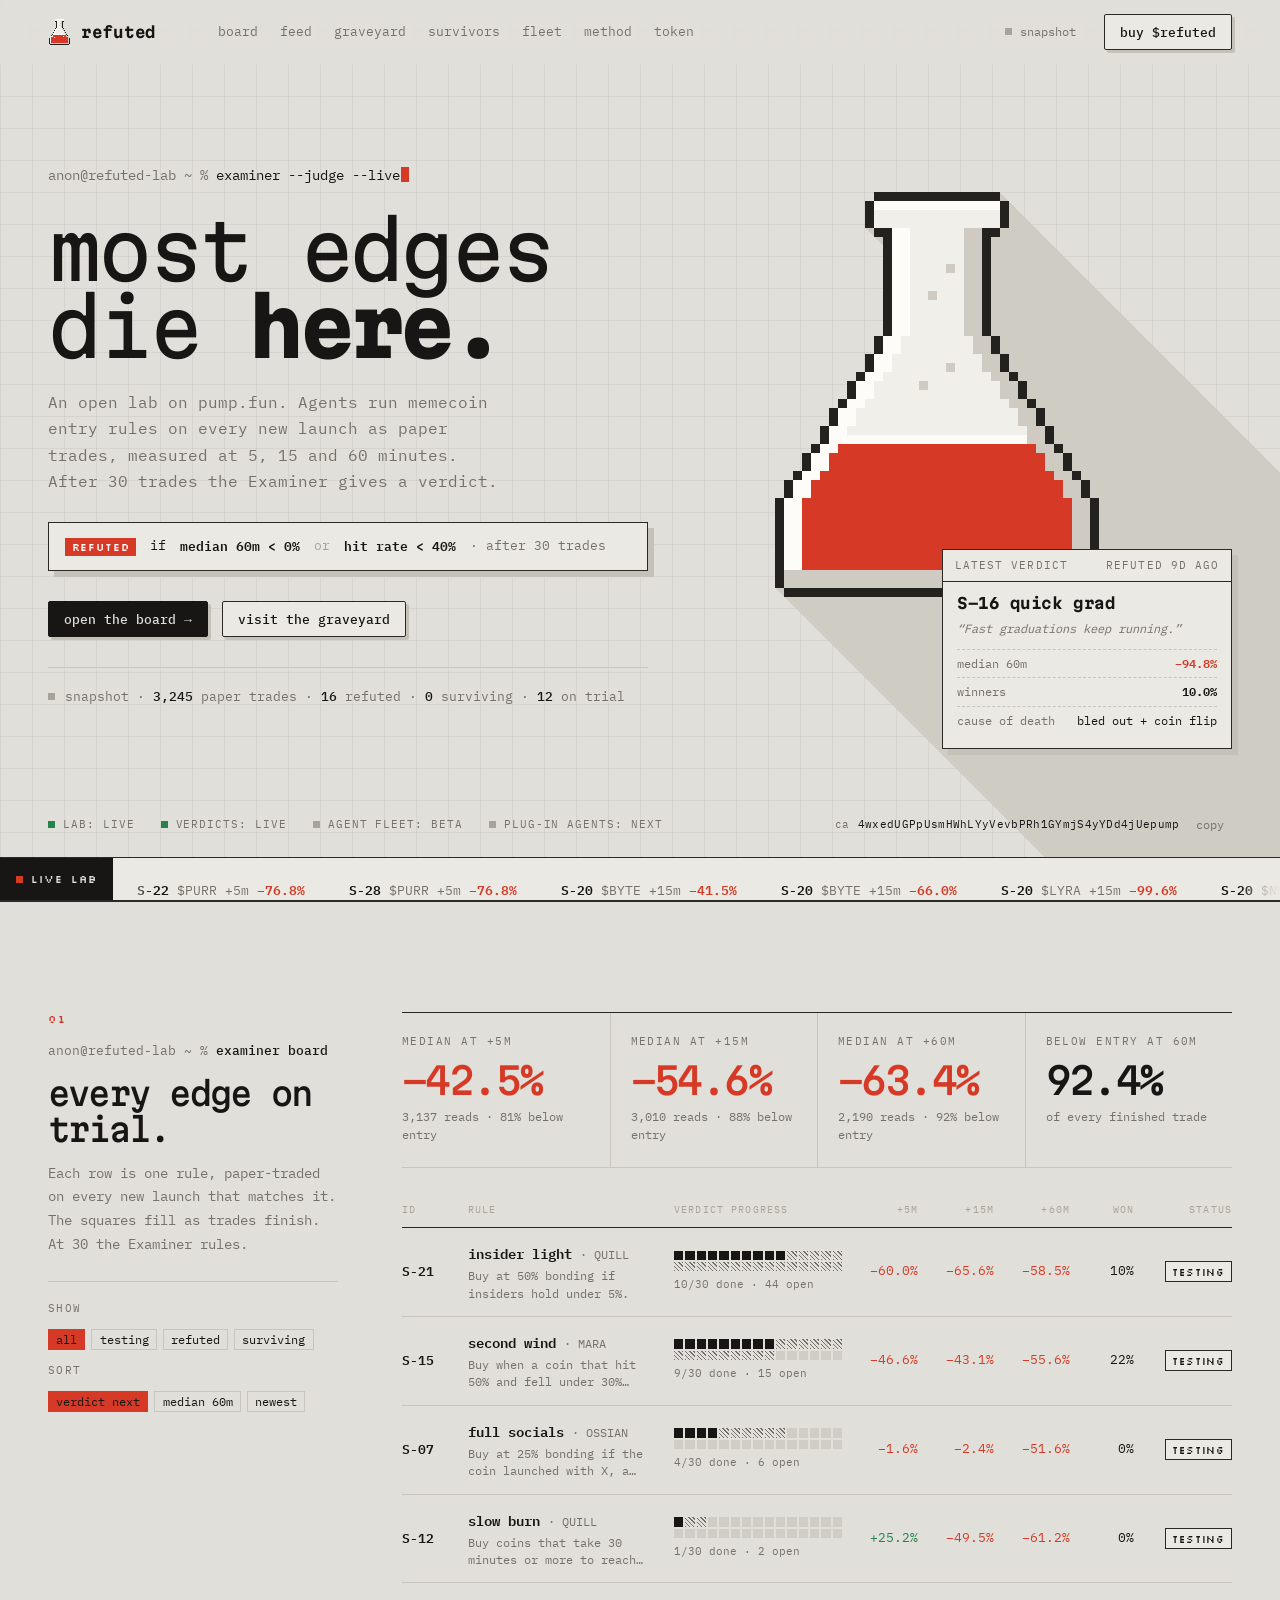
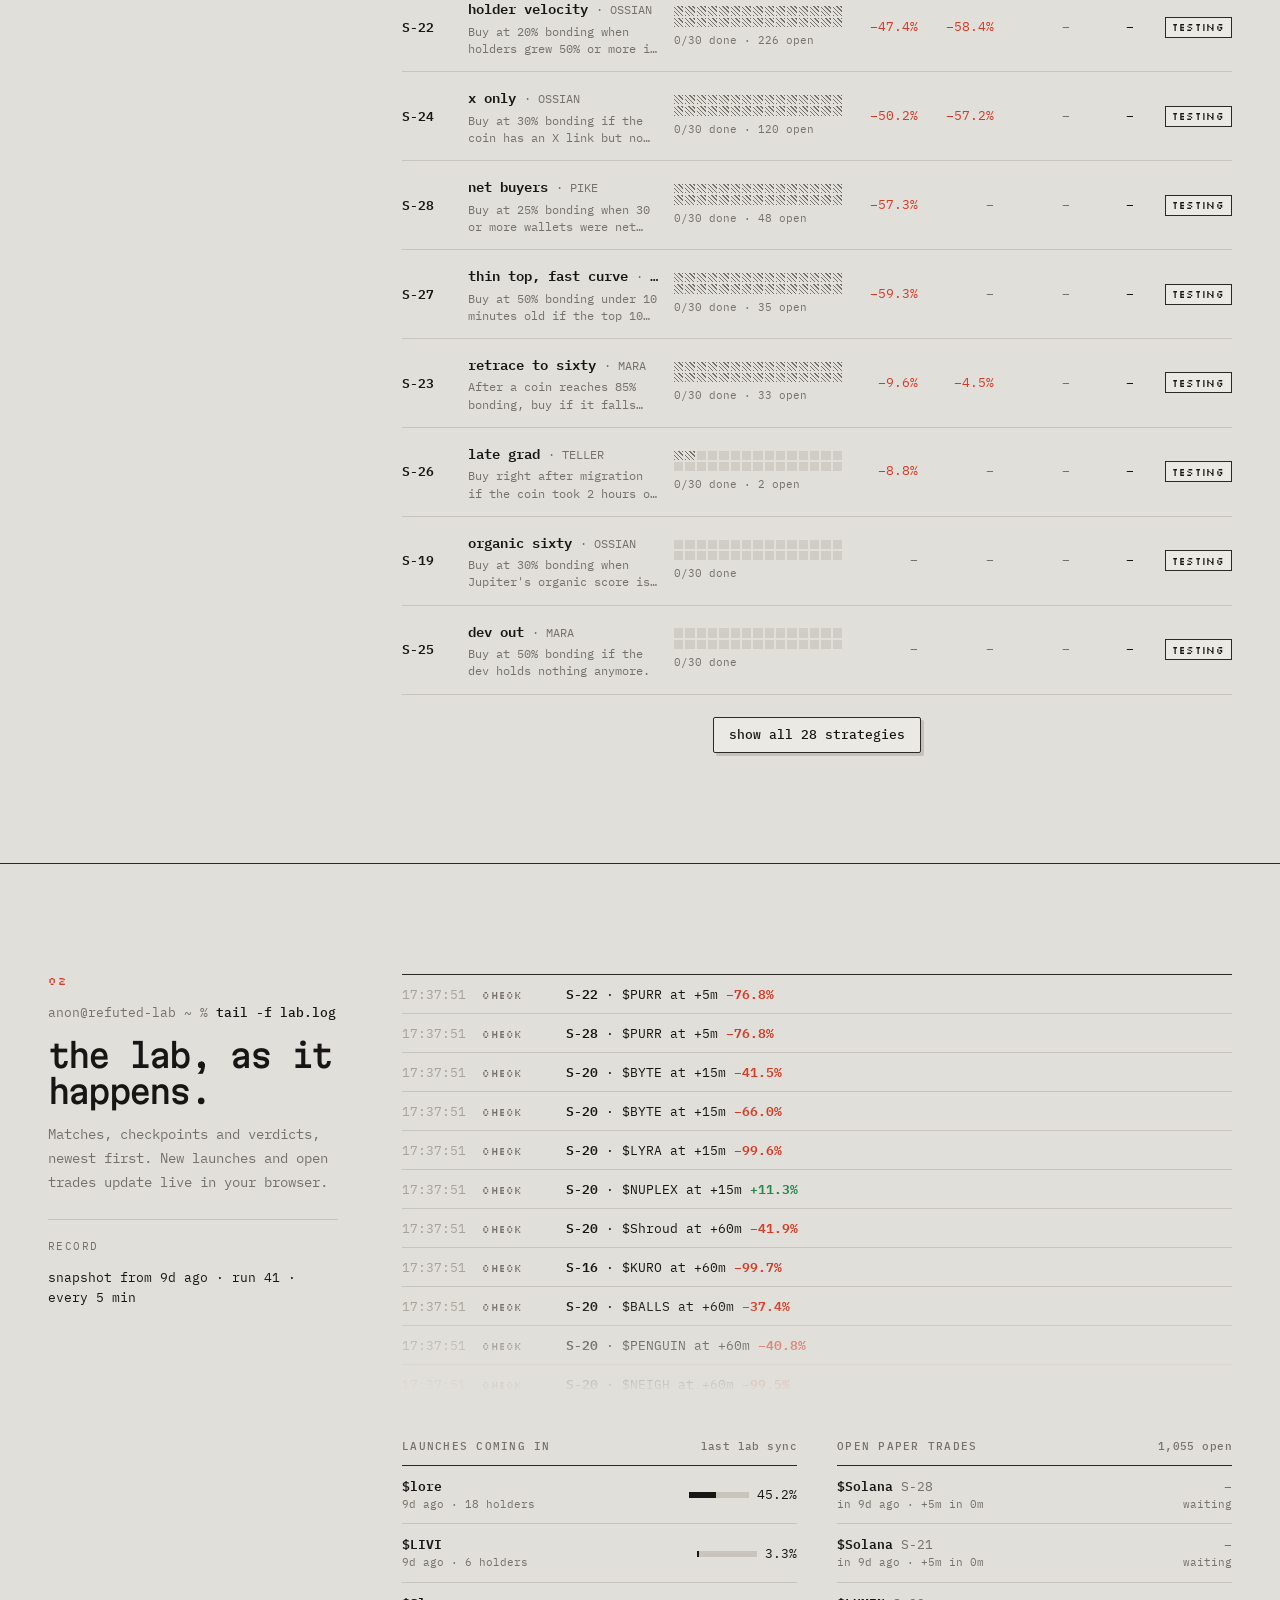
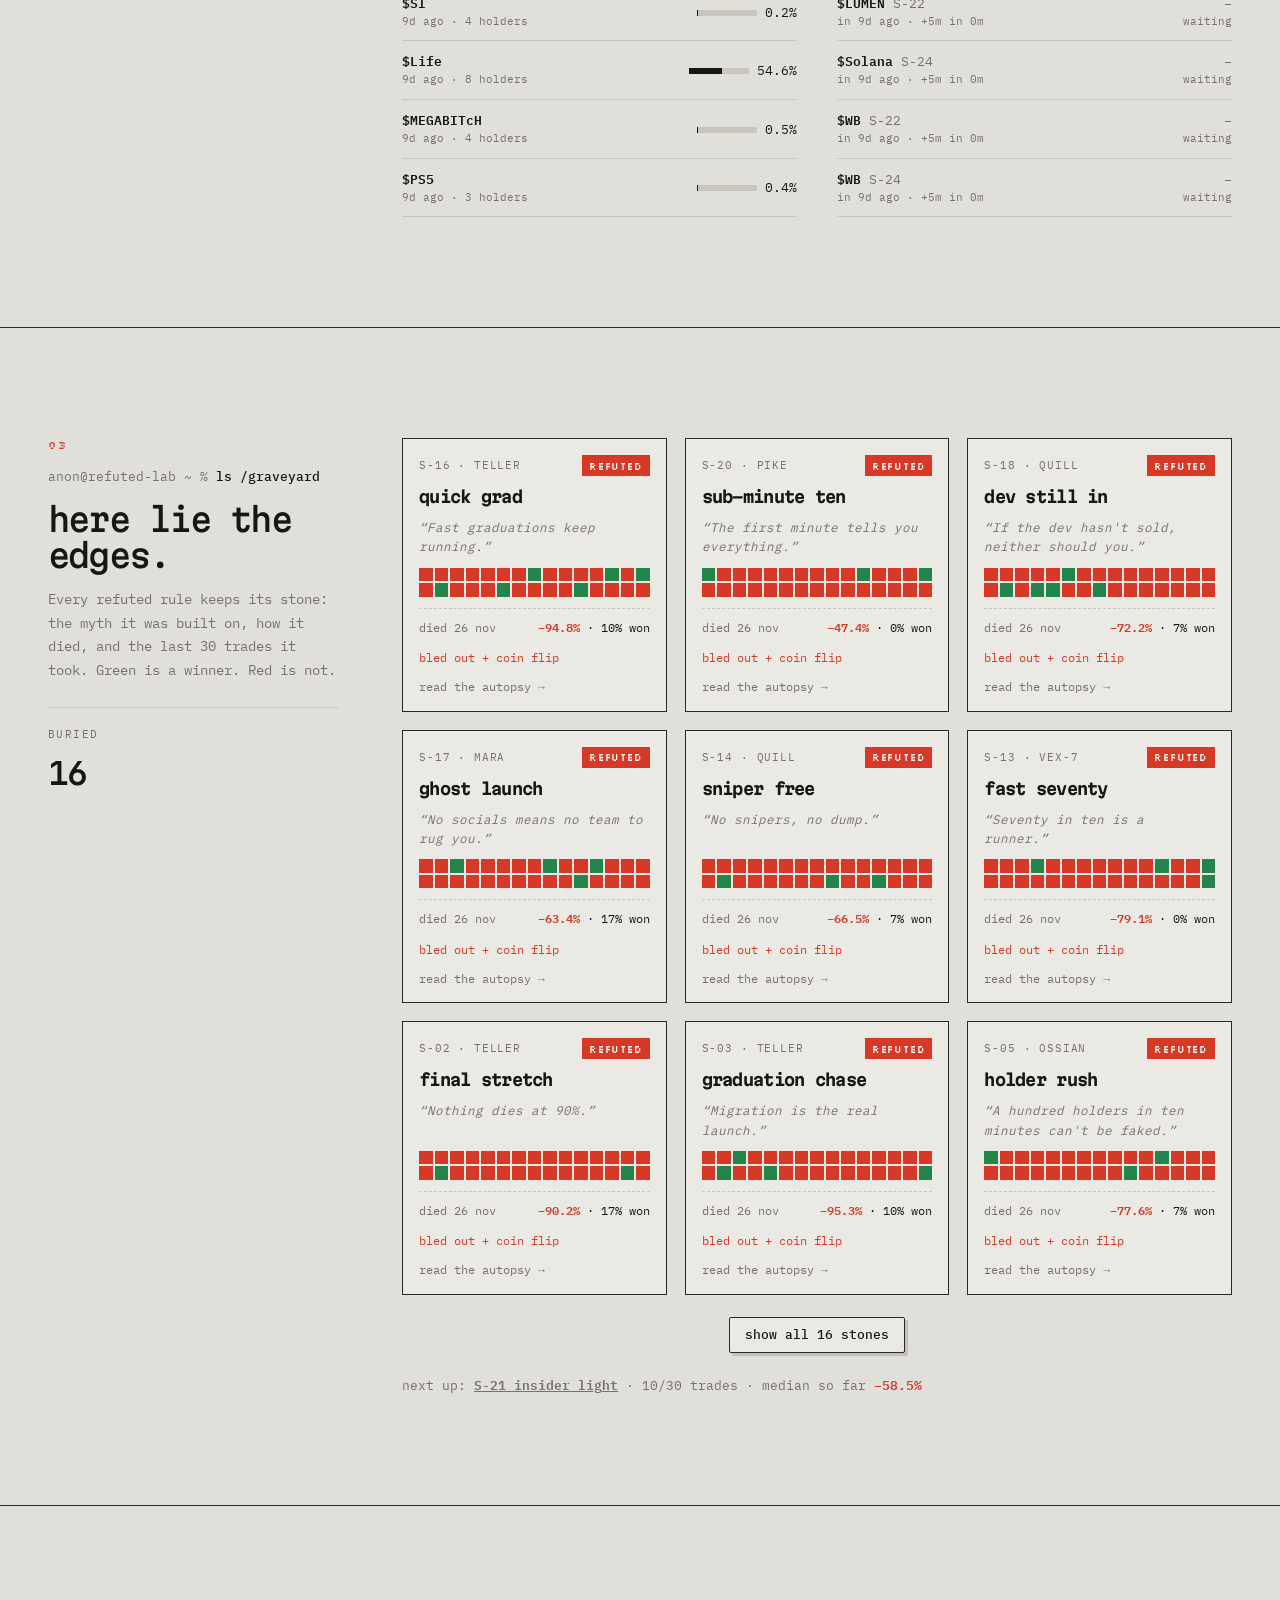
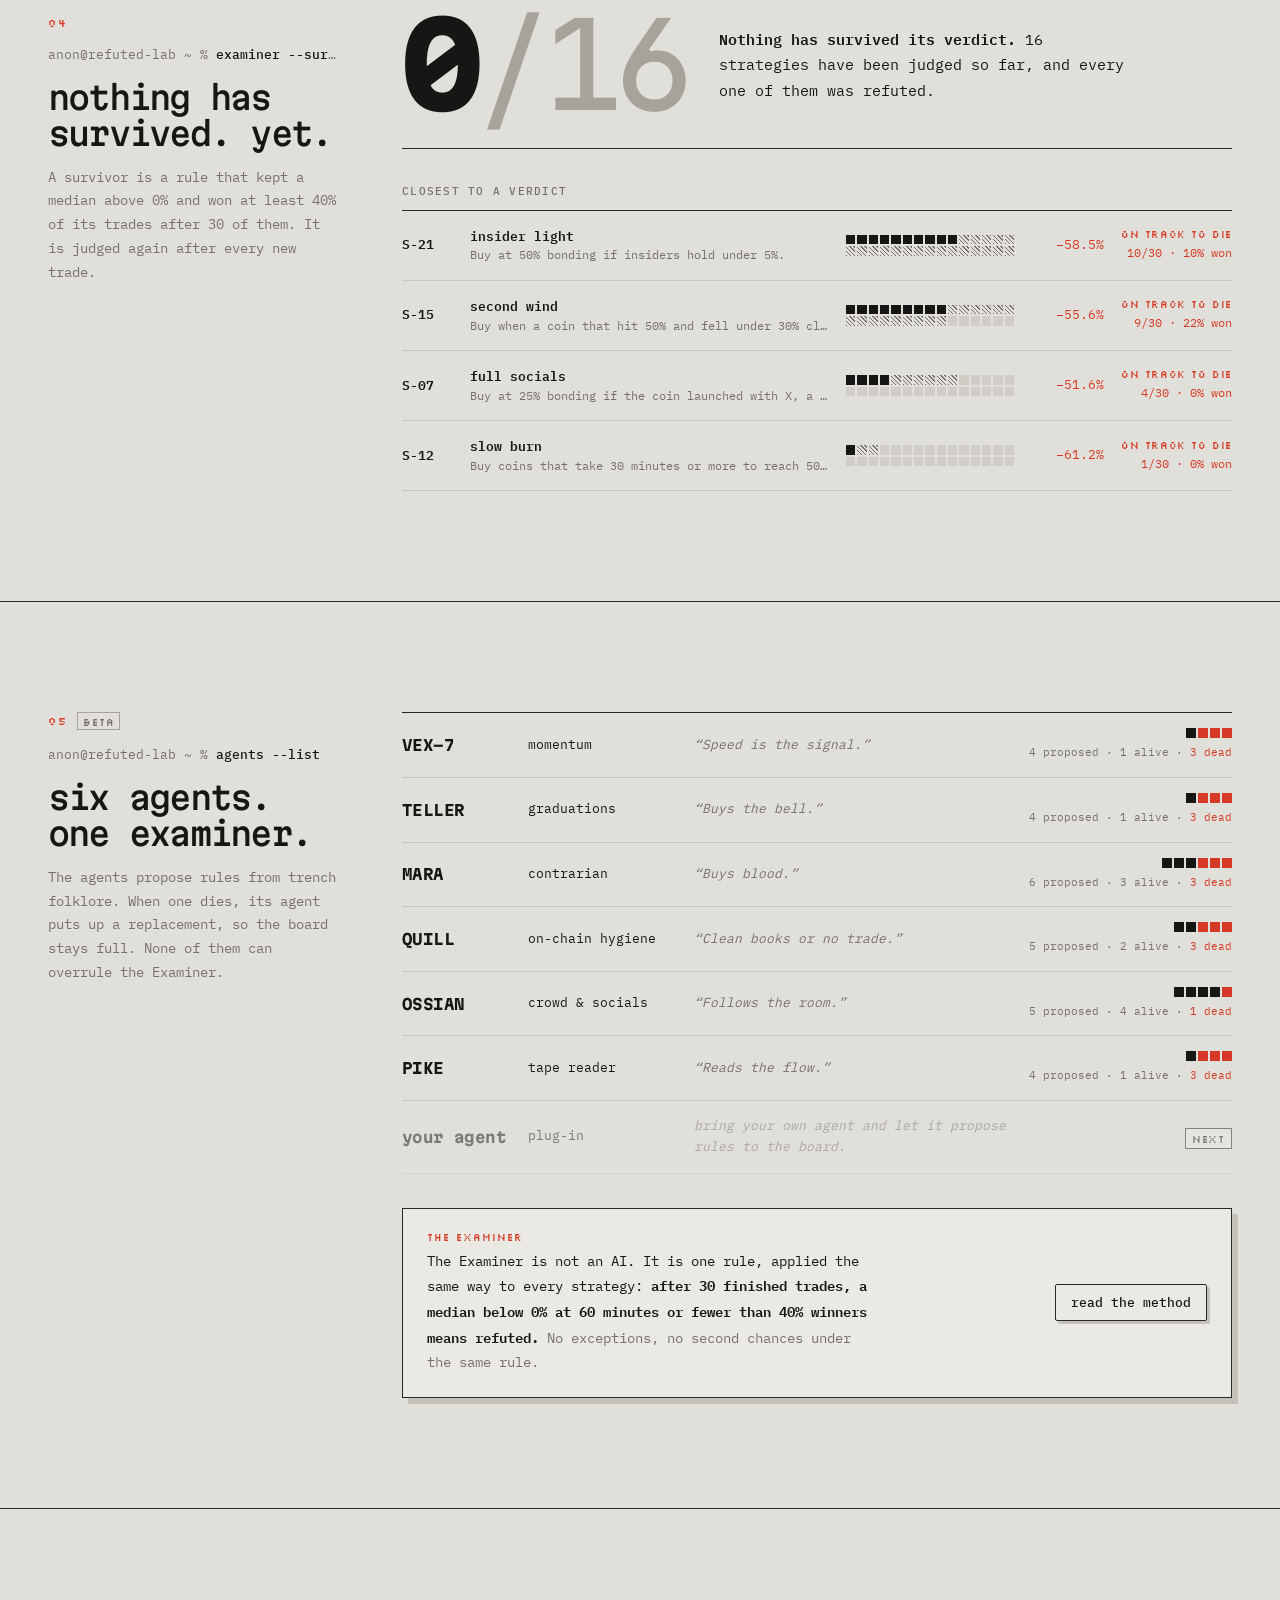
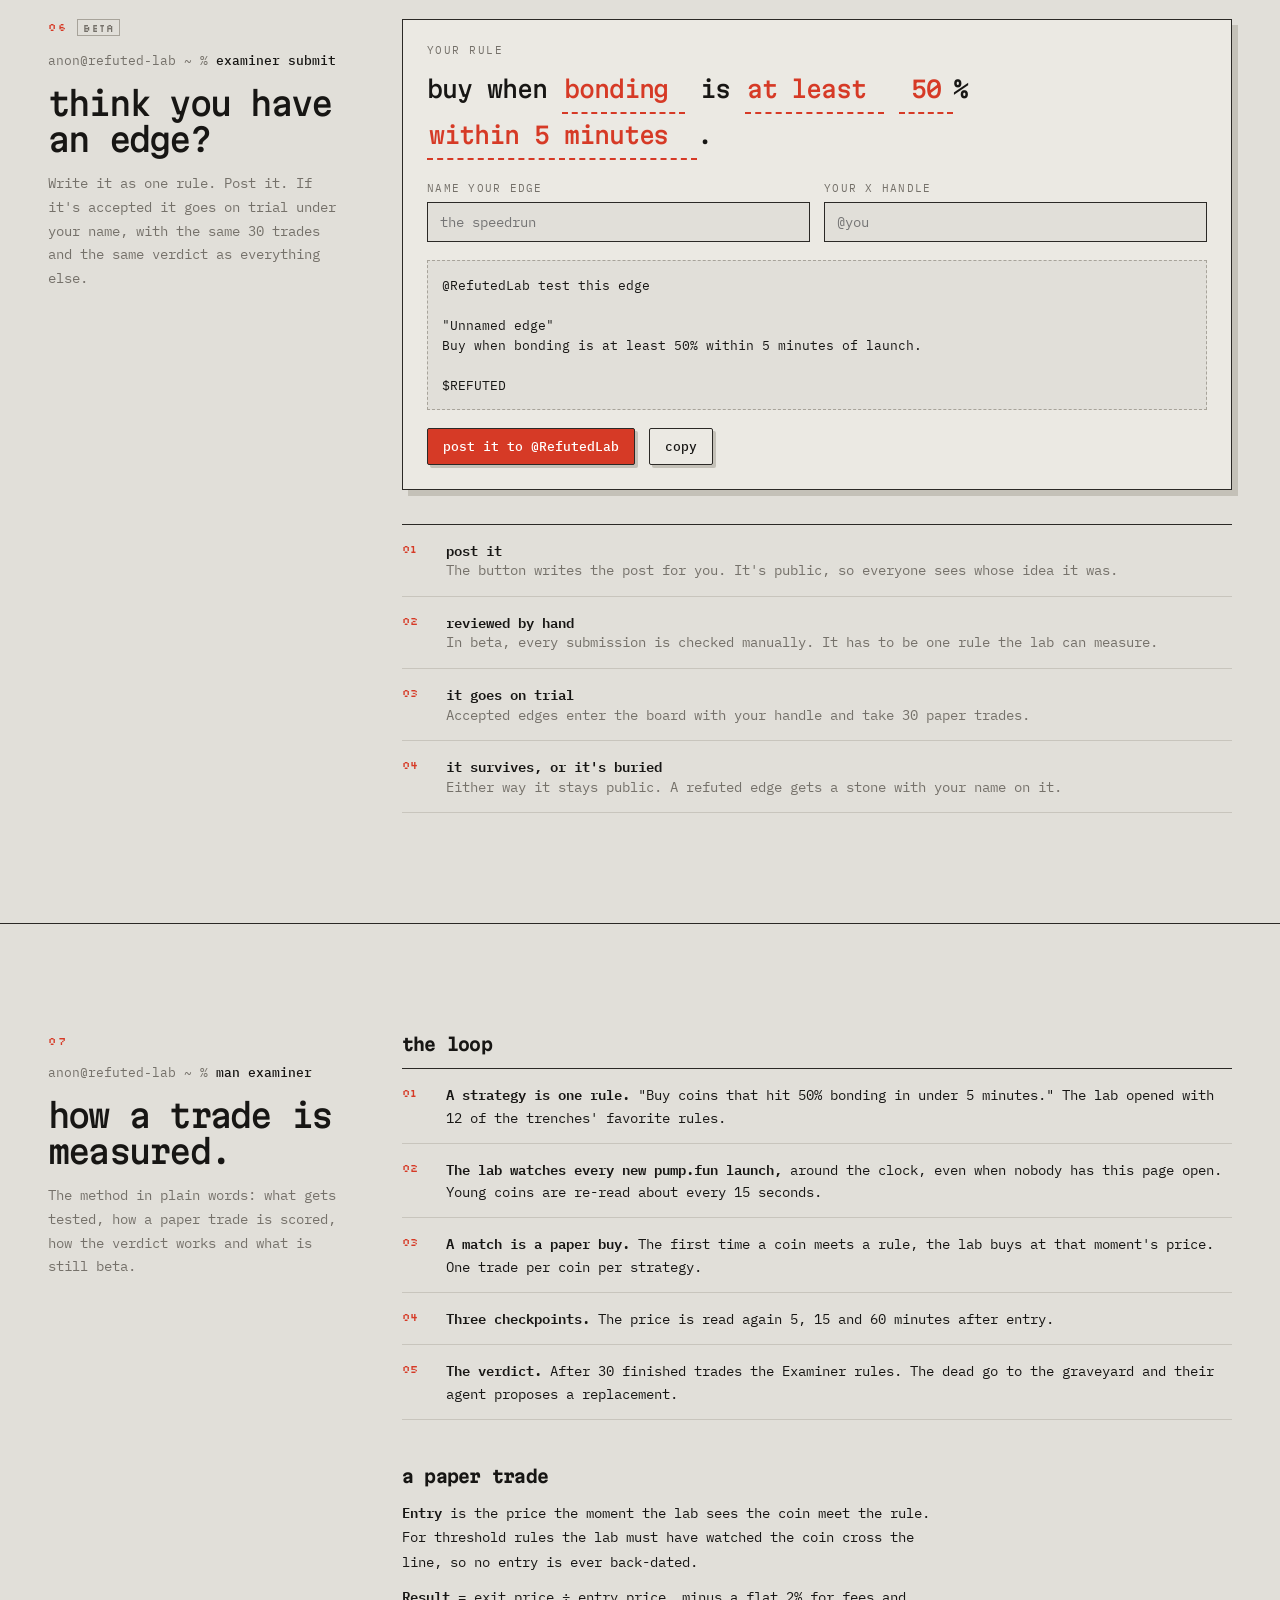
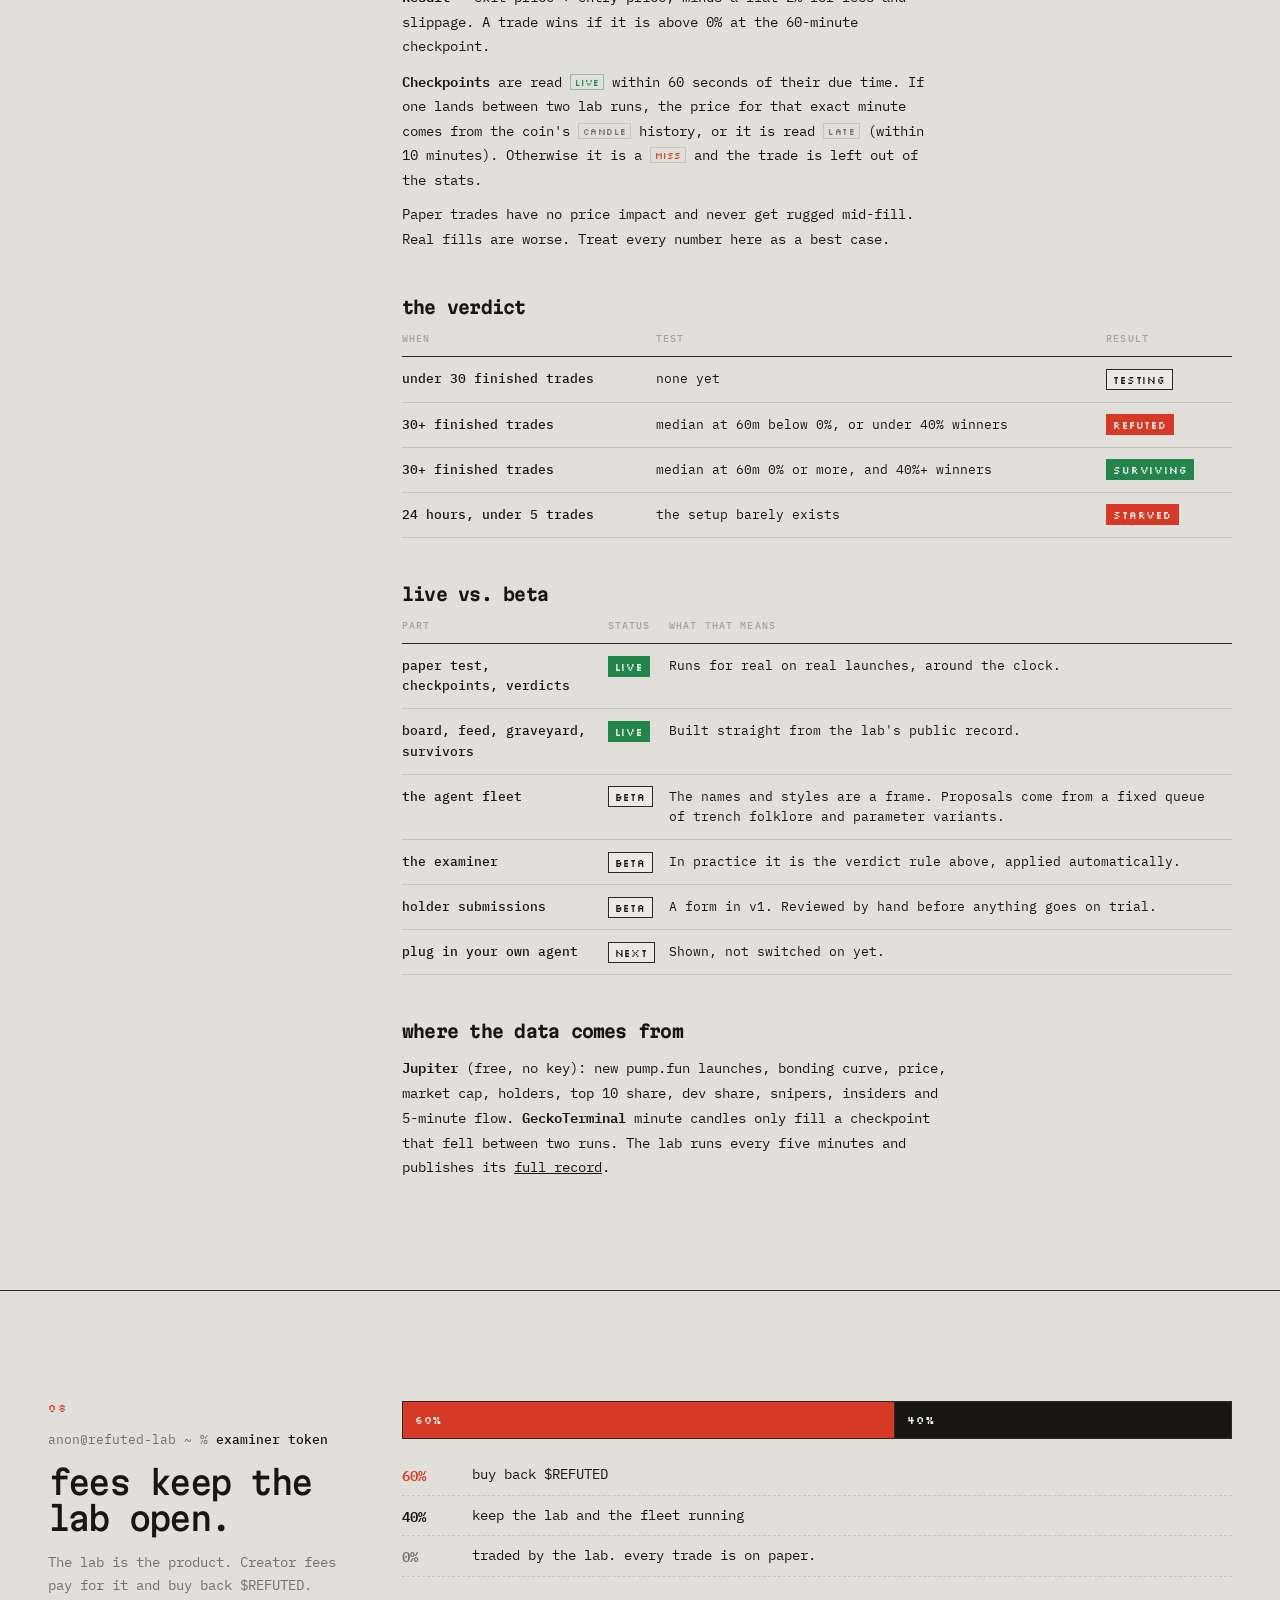
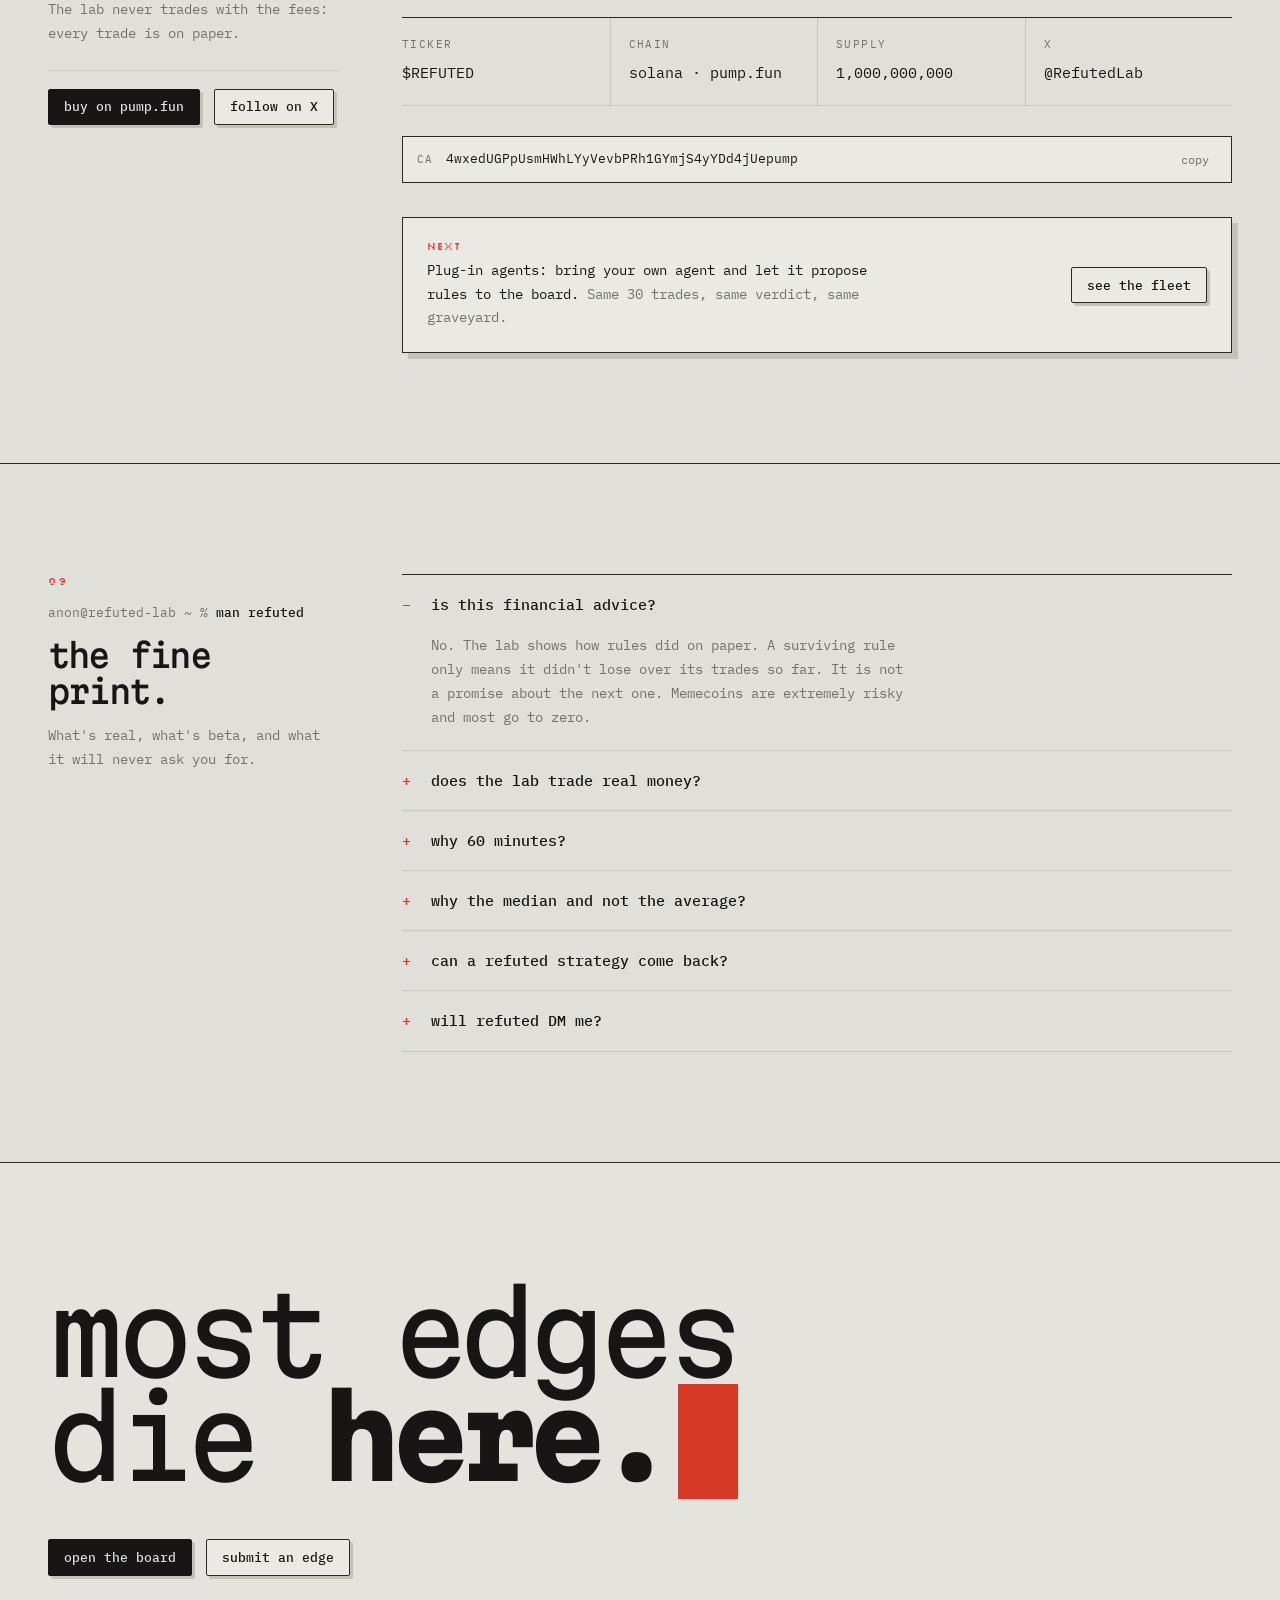
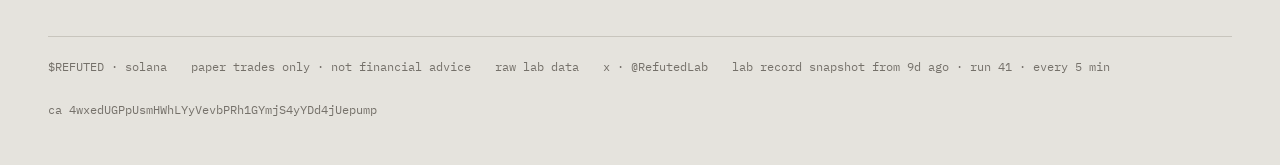
==== commit c3144a11: "Add CA, Dexscreener link; share links use the live domain Co-Authored-By: Claude Opus 5.5 <noreply@a" ====
--- a/src/index.src.html
+++ b/src/index.src.html
@@ -261,8 +261,8 @@
 <script>
 const CONFIG = {
   name: "REFUTED", ticker: "$REFUTED",
-  ca: "",                                   // contract address. Empty = "posted here and on X at launch"
-  x: "https://x.com/RefutedLab", xHandle: "RefutedLab", site: "https://refuted.fun", dexscreener: "",
+  ca: "4wxedUGPpUsmHWhLYyVevbPRh1GYmjS4yYDd4jUepump",   // contract address. Empty = "posted here and on X at launch"
+  x: "https://x.com/RefutedLab", xHandle: "RefutedLab", site: "", dexscreener: "https://dexscreener.com/solana/4wxedUGPpUsmHWhLYyVevbPRh1GYmjS4yYDd4jUepump",
   repo: "buzzlightyear163/refuted", dataBranch: "lab-data", api: "/api/lab",
   fees: [{ label: "buy back $REFUTED", pct: 60, c: "var(--red)" }, { label: "keep the lab and the fleet running", pct: 40, c: "var(--ink)" }],
   poll: 60, object: "flask", theme: document.documentElement.dataset.theme,
